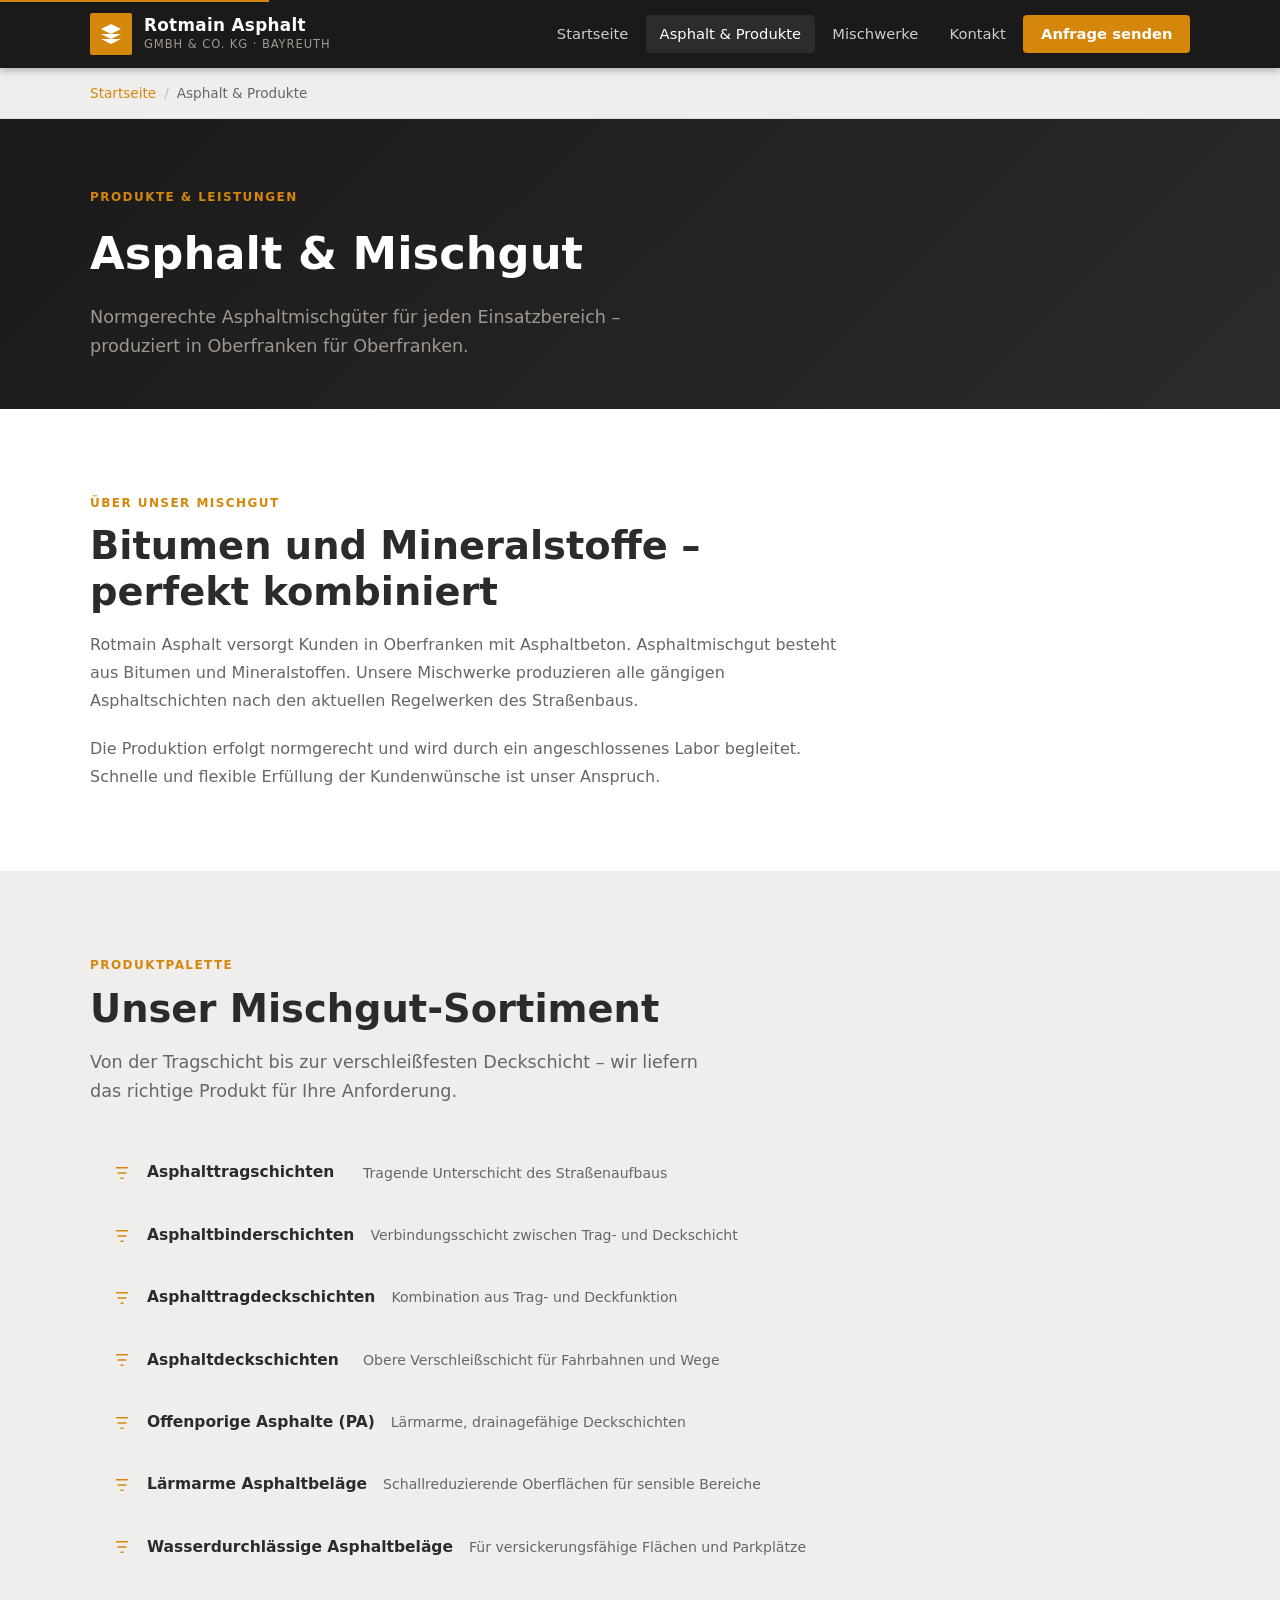
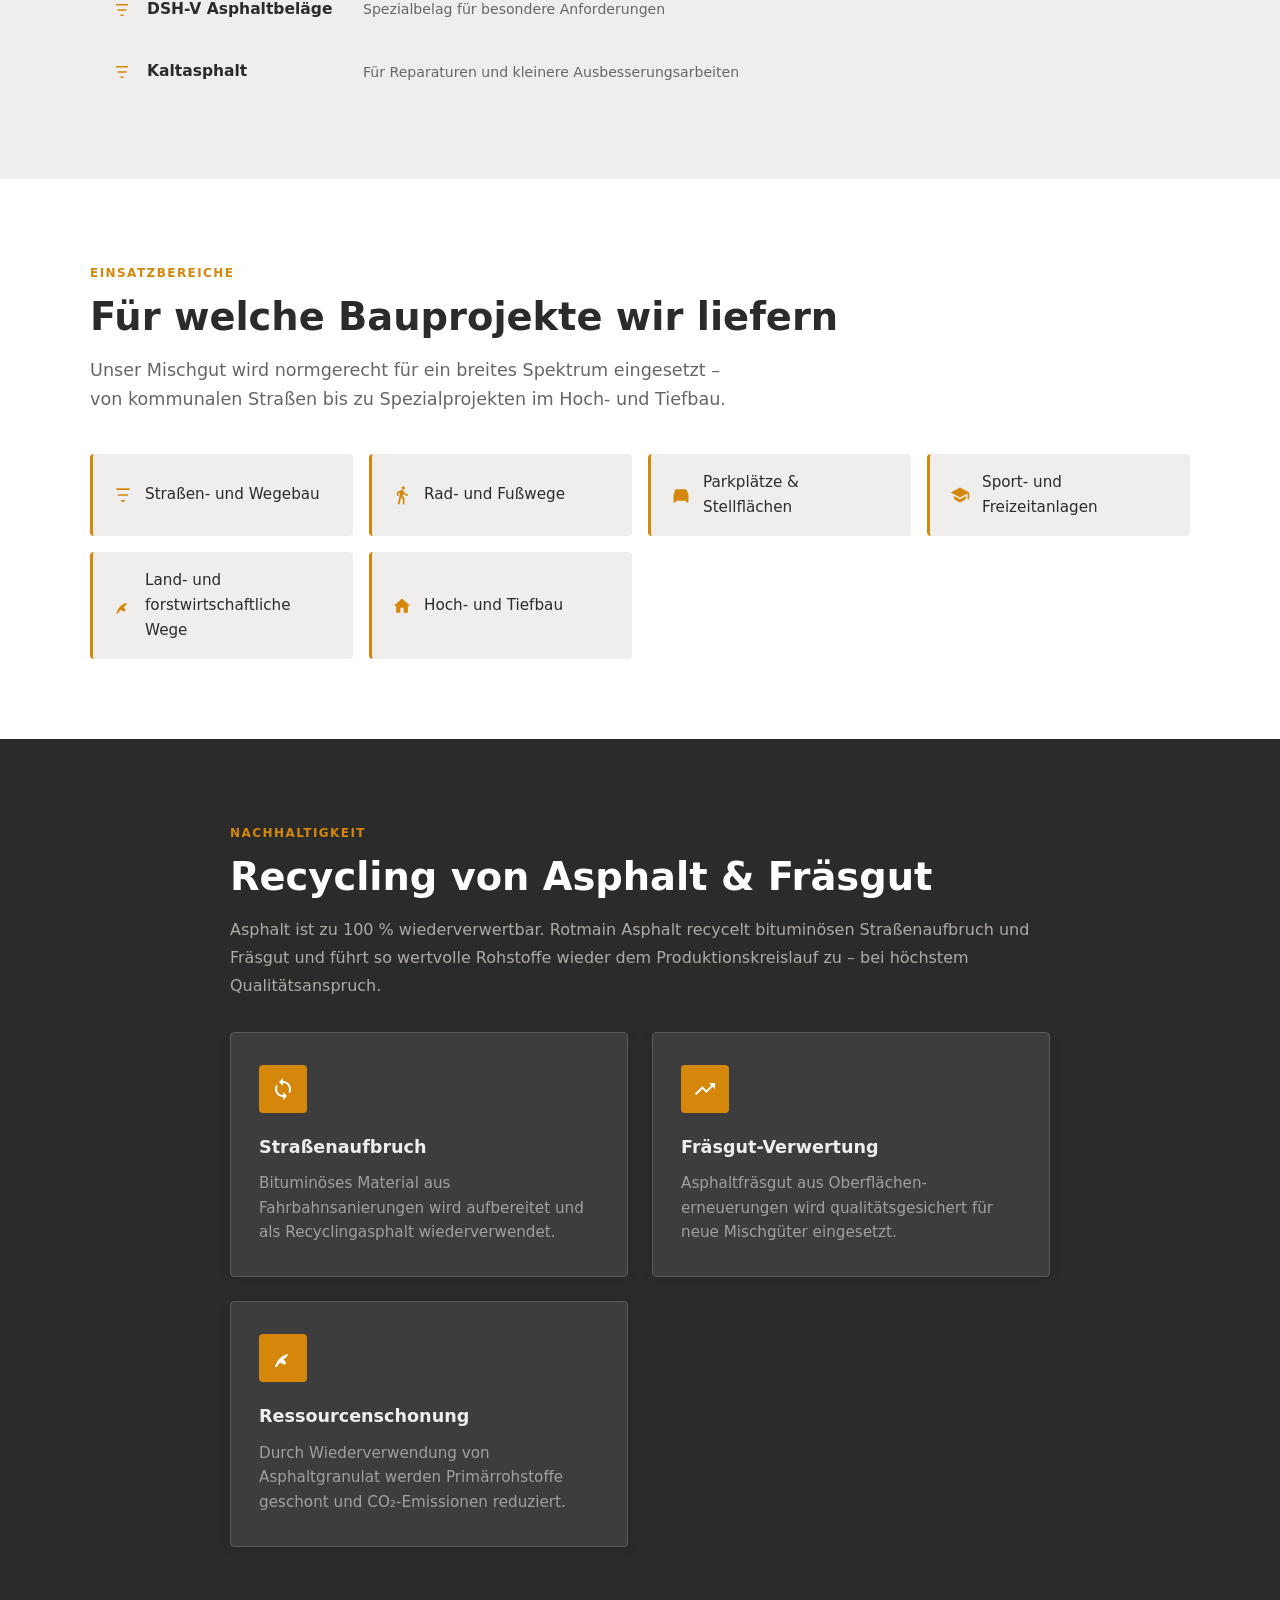
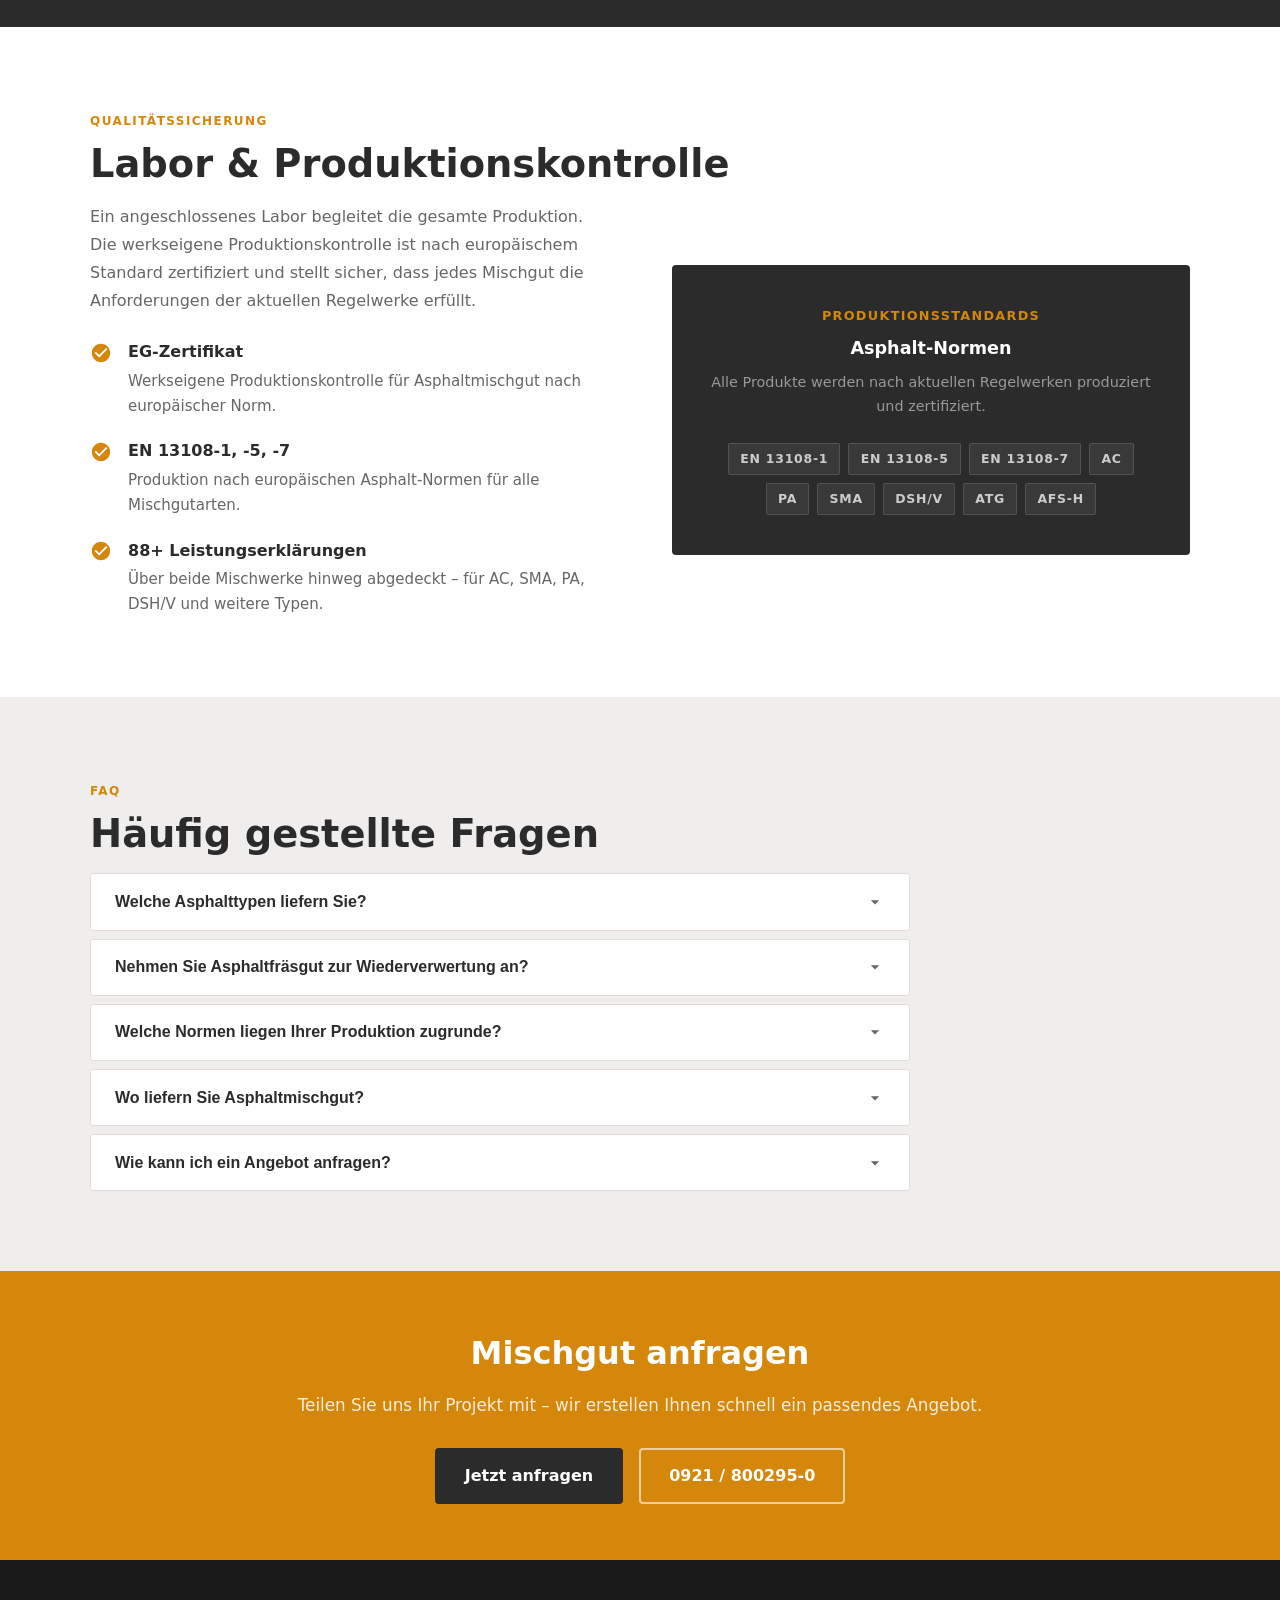
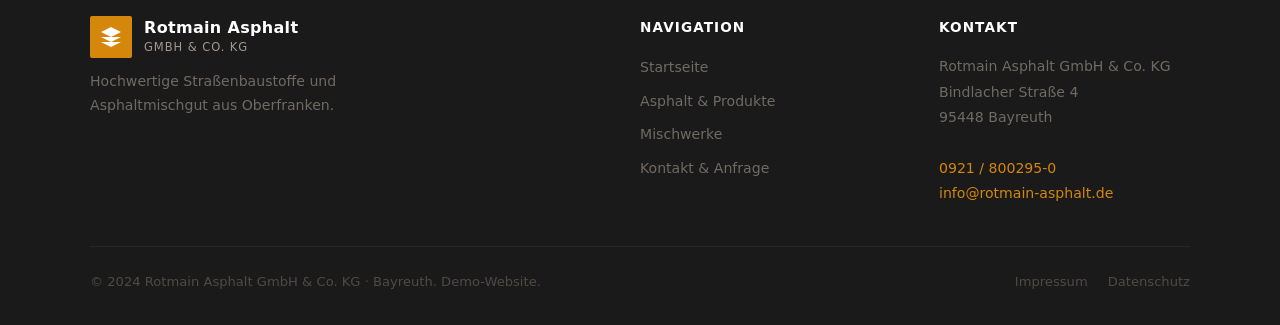
==== asphalt.html @ ff2d0ba2 "Add complete 6-page demo website for Rotmain Asphalt GmbH & Co. KG Implements a modern, conversion-f" ====
<!DOCTYPE html>
<html lang="de">
<head>
  <meta charset="UTF-8">
  <meta name="viewport" content="width=device-width, initial-scale=1.0">
  <title>Asphalt &amp; Produkte – Rotmain Asphalt GmbH &amp; Co. KG</title>
  <meta name="description" content="Asphaltmischgut aus Oberfranken: Trag-, Binder- und Deckschichten, offenporige Asphalte, Kaltasphalt, Recycling von Fräsgut. Normgerechte Produktion nach EN 13108.">
  <meta name="robots" content="index, follow">
  <link rel="canonical" href="https://rotmain-asphalt.de/asphalt.php">
  <meta property="og:type" content="website">
  <meta property="og:title" content="Asphalt & Produkte – Rotmain Asphalt GmbH & Co. KG">
  <meta property="og:description" content="Asphaltmischgut aus Oberfranken: Trag-, Binder- und Deckschichten, offenporige Asphalte, Kaltasphalt, Recycling von Fräsgut.">
  <meta property="og:locale" content="de_DE">
  <script type="application/ld+json">
  {
    "@context": "https://schema.org",
    "@type": "LocalBusiness",
    "name": "Rotmain Asphalt GmbH & Co. KG",
    "url": "https://rotmain-asphalt.de/",
    "telephone": "+499218002950",
    "email": "info@rotmain-asphalt.de",
    "address": {
      "@type": "PostalAddress",
      "streetAddress": "Bindlacher Straße 4",
      "addressLocality": "Bayreuth",
      "postalCode": "95448",
      "addressCountry": "DE"
    }
  }
  </script>
  <link rel="stylesheet" href="styles.css">
</head>
<body>
  <a href="#main-content" class="skip-link">Zum Hauptinhalt springen</a>

  <header class="site-header" role="banner">
    <div class="header-inner">
      <a href="index.html" class="logo" aria-label="Rotmain Asphalt – Startseite">
        <div class="logo-mark">
          <svg viewBox="0 0 24 24" xmlns="http://www.w3.org/2000/svg" aria-hidden="true"><path d="M12 2L2 7l10 5 10-5-10-5zM2 17l10 5 10-5M2 12l10 5 10-5"/></svg>
        </div>
        <div class="logo-text">
          <strong>Rotmain Asphalt</strong>
          <span>GmbH &amp; Co. KG · Bayreuth</span>
        </div>
      </a>
      <button class="nav-toggle" aria-label="Navigation öffnen" aria-expanded="false" aria-controls="main-nav">
        <span></span><span></span><span></span>
      </button>
      <nav class="site-nav" id="main-nav" aria-label="Hauptnavigation">
        <ul class="nav-list" role="list">
          <li><a href="index.html">Startseite</a></li>
          <li><a href="asphalt.html">Asphalt &amp; Produkte</a></li>
          <li><a href="plants.html">Mischwerke</a></li>
          <li><a href="contact.html">Kontakt</a></li>
          <li class="nav-cta"><a href="contact.html#inquiry">Anfrage senden</a></li>
        </ul>
      </nav>
    </div>
  </header>

  <nav class="breadcrumb" aria-label="Breadcrumb">
    <div class="container">
      <ol>
        <li><a href="index.html">Startseite</a></li>
        <li aria-current="page">Asphalt &amp; Produkte</li>
      </ol>
    </div>
  </nav>

  <main id="main-content">

    <div class="page-hero">
      <div class="container">
        <span class="section-label">Produkte &amp; Leistungen</span>
        <h1>Asphalt &amp; Mischgut</h1>
        <p>Normgerechte Asphaltmischgüter für jeden Einsatzbereich –<br>
        produziert in Oberfranken für Oberfranken.</p>
      </div>
    </div>

    <!-- INTRO -->
    <section class="section" aria-labelledby="intro-heading">
      <div class="container">
        <div style="max-width: 760px;">
          <span class="section-label">Über unser Mischgut</span>
          <h2 class="section-title" id="intro-heading">Bitumen und Mineralstoffe – perfekt kombiniert</h2>
          <p style="color: var(--clr-subtle); font-size: 1rem; line-height: 1.75; margin-bottom: 1.25rem;">
            Rotmain Asphalt versorgt Kunden in Oberfranken mit Asphaltbeton. Asphaltmischgut
            besteht aus Bitumen und Mineralstoffen. Unsere Mischwerke produzieren alle gängigen
            Asphaltschichten nach den aktuellen Regelwerken des Straßenbaus.
          </p>
          <p style="color: var(--clr-subtle); font-size: 1rem; line-height: 1.75;">
            Die Produktion erfolgt normgerecht und wird durch ein angeschlossenes Labor
            begleitet. Schnelle und flexible Erfüllung der Kundenwünsche ist unser Anspruch.
          </p>
        </div>
      </div>
    </section>

    <!-- PRODUCTS -->
    <section class="section section--mist" aria-labelledby="products-heading">
      <div class="container">
        <span class="section-label">Produktpalette</span>
        <h2 class="section-title" id="products-heading">Unser Mischgut-Sortiment</h2>
        <p class="section-lead">
          Von der Tragschicht bis zur verschleißfesten Deckschicht –
          wir liefern das richtige Produkt für Ihre Anforderung.
        </p>
        <div class="product-list">
          <div class="product-row">
            <svg viewBox="0 0 24 24" xmlns="http://www.w3.org/2000/svg" aria-hidden="true"><path d="M20 6H4V4h16v2zm-2 7H6v-2h12v2zm-4 7H10v-2h4v2z"/></svg>
            <strong>Asphalttragschichten</strong>
            <span>Tragende Unterschicht des Straßenaufbaus</span>
          </div>
          <div class="product-row">
            <svg viewBox="0 0 24 24" xmlns="http://www.w3.org/2000/svg" aria-hidden="true"><path d="M20 6H4V4h16v2zm-2 7H6v-2h12v2zm-4 7H10v-2h4v2z"/></svg>
            <strong>Asphaltbinderschichten</strong>
            <span>Verbindungsschicht zwischen Trag- und Deckschicht</span>
          </div>
          <div class="product-row">
            <svg viewBox="0 0 24 24" xmlns="http://www.w3.org/2000/svg" aria-hidden="true"><path d="M20 6H4V4h16v2zm-2 7H6v-2h12v2zm-4 7H10v-2h4v2z"/></svg>
            <strong>Asphalttragdeckschichten</strong>
            <span>Kombination aus Trag- und Deckfunktion</span>
          </div>
          <div class="product-row">
            <svg viewBox="0 0 24 24" xmlns="http://www.w3.org/2000/svg" aria-hidden="true"><path d="M20 6H4V4h16v2zm-2 7H6v-2h12v2zm-4 7H10v-2h4v2z"/></svg>
            <strong>Asphaltdeckschichten</strong>
            <span>Obere Verschleißschicht für Fahrbahnen und Wege</span>
          </div>
          <div class="product-row">
            <svg viewBox="0 0 24 24" xmlns="http://www.w3.org/2000/svg" aria-hidden="true"><path d="M20 6H4V4h16v2zm-2 7H6v-2h12v2zm-4 7H10v-2h4v2z"/></svg>
            <strong>Offenporige Asphalte (PA)</strong>
            <span>Lärmarme, drainagefähige Deckschichten</span>
          </div>
          <div class="product-row">
            <svg viewBox="0 0 24 24" xmlns="http://www.w3.org/2000/svg" aria-hidden="true"><path d="M20 6H4V4h16v2zm-2 7H6v-2h12v2zm-4 7H10v-2h4v2z"/></svg>
            <strong>Lärmarme Asphaltbeläge</strong>
            <span>Schallreduzierende Oberflächen für sensible Bereiche</span>
          </div>
          <div class="product-row">
            <svg viewBox="0 0 24 24" xmlns="http://www.w3.org/2000/svg" aria-hidden="true"><path d="M20 6H4V4h16v2zm-2 7H6v-2h12v2zm-4 7H10v-2h4v2z"/></svg>
            <strong>Wasserdurchlässige Asphaltbeläge</strong>
            <span>Für versickerungsfähige Flächen und Parkplätze</span>
          </div>
          <div class="product-row">
            <svg viewBox="0 0 24 24" xmlns="http://www.w3.org/2000/svg" aria-hidden="true"><path d="M20 6H4V4h16v2zm-2 7H6v-2h12v2zm-4 7H10v-2h4v2z"/></svg>
            <strong>DSH-V Asphaltbeläge</strong>
            <span>Spezialbelag für besondere Anforderungen</span>
          </div>
          <div class="product-row">
            <svg viewBox="0 0 24 24" xmlns="http://www.w3.org/2000/svg" aria-hidden="true"><path d="M20 6H4V4h16v2zm-2 7H6v-2h12v2zm-4 7H10v-2h4v2z"/></svg>
            <strong>Kaltasphalt</strong>
            <span>Für Reparaturen und kleinere Ausbesserungsarbeiten</span>
          </div>
        </div>
      </div>
    </section>

    <!-- APPLICATIONS -->
    <section class="section" id="applications" aria-labelledby="app-heading">
      <div class="container">
        <span class="section-label">Einsatzbereiche</span>
        <h2 class="section-title" id="app-heading">Für welche Bauprojekte wir liefern</h2>
        <p class="section-lead">
          Unser Mischgut wird normgerecht für ein breites Spektrum eingesetzt –
          von kommunalen Straßen bis zu Spezialprojekten im Hoch- und Tiefbau.
        </p>
        <div class="app-grid">
          <div class="app-item">
            <svg viewBox="0 0 24 24" xmlns="http://www.w3.org/2000/svg" aria-hidden="true"><path d="M20 6H4V4h16v2zm-2 7H6v-2h12v2zm-4 7H10v-2h4v2z"/></svg>
            Straßen- und Wegebau
          </div>
          <div class="app-item">
            <svg viewBox="0 0 24 24" xmlns="http://www.w3.org/2000/svg" aria-hidden="true"><path d="M13.5 5.5c1.1 0 2-.9 2-2s-.9-2-2-2-2 .9-2 2 .9 2 2 2zM9.8 8.9L7 23h2.1l1.8-8 2.1 2v6h2v-7.5l-2.1-2 .6-3C14.8 12 16.8 13 19 13v-2c-1.9 0-3.5-1-4.3-2.4l-1-1.6c-.4-.6-1-1-1.7-1-.3 0-.5.1-.8.1L6 8.3V13h2V9.6l1.8-.7"/></svg>
            Rad- und Fußwege
          </div>
          <div class="app-item">
            <svg viewBox="0 0 24 24" xmlns="http://www.w3.org/2000/svg" aria-hidden="true"><path d="M18.92 6.01C18.72 5.42 18.16 5 17.5 5h-11c-.66 0-1.21.42-1.42 1.01L3 12v8c0 .55.45 1 1 1h1c.55 0 1-.45 1-1v-1h12v1c0 .55.45 1 1 1h1c.55 0 1-.45 1-1v-8l-2.08-5.99z"/></svg>
            Parkplätze &amp; Stellflächen
          </div>
          <div class="app-item">
            <svg viewBox="0 0 24 24" xmlns="http://www.w3.org/2000/svg" aria-hidden="true"><path d="M12 3L1 9l11 6 9-4.91V17h2V9L12 3zM5 13.18v4L12 21l7-3.82v-4L12 17l-7-3.82z"/></svg>
            Sport- und Freizeitanlagen
          </div>
          <div class="app-item">
            <svg viewBox="0 0 24 24" xmlns="http://www.w3.org/2000/svg" aria-hidden="true"><path d="M17 8C8 10 5.9 16.17 3.82 21H6c1-2 2-3.5 3.5-4.5C11 18 13 19 15 18c0-2-1-3.5-2.5-4.5C14 12 16 11.5 17 8z"/></svg>
            Land- und forstwirtschaftliche Wege
          </div>
          <div class="app-item">
            <svg viewBox="0 0 24 24" xmlns="http://www.w3.org/2000/svg" aria-hidden="true"><path d="M10 20v-6h4v6h5v-8h3L12 3 2 12h3v8z"/></svg>
            Hoch- und Tiefbau
          </div>
        </div>
      </div>
    </section>

    <!-- RECYCLING -->
    <section class="section section--dark" id="recycling" aria-labelledby="recycling-heading">
      <div class="container">
        <div style="max-width: 820px; margin: 0 auto;">
          <span class="section-label">Nachhaltigkeit</span>
          <h2 class="section-title section-title--light" id="recycling-heading">Recycling von Asphalt &amp; Fräsgut</h2>
          <p style="color: #b0aaa4; font-size: 1rem; line-height: 1.75; margin-bottom: 2rem;">
            Asphalt ist zu 100 % wiederverwertbar. Rotmain Asphalt recycelt bituminösen
            Straßenaufbruch und Fräsgut und führt so wertvolle Rohstoffe wieder dem
            Produktionskreislauf zu – bei höchstem Qualitätsanspruch.
          </p>
          <div class="cards-grid" style="--card-bg: var(--clr-mid);">
            <article class="card card--dark">
              <div class="card-icon">
                <svg viewBox="0 0 24 24" xmlns="http://www.w3.org/2000/svg" aria-hidden="true"><path d="M12 4V1L8 5l4 4V6c3.31 0 6 2.69 6 6 0 1.01-.25 1.97-.7 2.8l1.46 1.46C19.54 15.03 20 13.57 20 12c0-4.42-3.58-8-8-8zm0 14c-3.31 0-6-2.69-6-6 0-1.01.25-1.97.7-2.8L5.24 7.74C4.46 8.97 4 10.43 4 12c0 4.42 3.58 8 8 8v3l4-4-4-4v3z"/></svg>
              </div>
              <h3>Straßenaufbruch</h3>
              <p>Bituminöses Material aus Fahrbahnsanierungen wird aufbereitet und als Recyclingasphalt wiederverwendet.</p>
            </article>
            <article class="card card--dark">
              <div class="card-icon">
                <svg viewBox="0 0 24 24" xmlns="http://www.w3.org/2000/svg" aria-hidden="true"><path d="M16 6l2.29 2.29-4.88 4.88-4-4L2 16.59 3.41 18l6-6 4 4 6.3-6.29L22 12V6z"/></svg>
              </div>
              <h3>Fräsgut-Verwertung</h3>
              <p>Asphaltfräsgut aus Oberflächen­erneuerungen wird qualitätsgesichert für neue Mischgüter eingesetzt.</p>
            </article>
            <article class="card card--dark">
              <div class="card-icon">
                <svg viewBox="0 0 24 24" xmlns="http://www.w3.org/2000/svg" aria-hidden="true"><path d="M17 8C8 10 5.9 16.17 3.82 21H6c1-2 2-3.5 3.5-4.5C11 18 13 19 15 18c0-2-1-3.5-2.5-4.5C14 12 16 11.5 17 8z"/></svg>
              </div>
              <h3>Ressourcenschonung</h3>
              <p>Durch Wiederverwendung von Asphaltgranulat werden Primärrohstoffe geschont und CO₂-Emissionen reduziert.</p>
            </article>
          </div>
        </div>
      </div>
    </section>

    <!-- QUALITY & NORMS -->
    <section class="section" id="quality" aria-labelledby="quality-heading">
      <div class="container">
        <span class="section-label">Qualitätssicherung</span>
        <h2 class="section-title" id="quality-heading">Labor &amp; Produktionskontrolle</h2>
        <div class="quality-grid">
          <div>
            <p style="color: var(--clr-subtle); font-size: 1rem; line-height: 1.75; margin-bottom: 1.5rem;">
              Ein angeschlossenes Labor begleitet die gesamte Produktion.
              Die werkseigene Produktionskontrolle ist nach europäischem Standard
              zertifiziert und stellt sicher, dass jedes Mischgut die Anforderungen
              der aktuellen Regelwerke erfüllt.
            </p>
            <ul class="quality-list">
              <li>
                <svg viewBox="0 0 24 24" xmlns="http://www.w3.org/2000/svg" aria-hidden="true"><path d="M12 2C6.48 2 2 6.48 2 12s4.48 10 10 10 10-4.48 10-10S17.52 2 12 2zm-2 15l-5-5 1.41-1.41L10 14.17l7.59-7.59L19 8l-9 9z"/></svg>
                <div>
                  <strong>EG-Zertifikat</strong>
                  <p>Werkseigene Produktionskontrolle für Asphaltmischgut nach europäischer Norm.</p>
                </div>
              </li>
              <li>
                <svg viewBox="0 0 24 24" xmlns="http://www.w3.org/2000/svg" aria-hidden="true"><path d="M12 2C6.48 2 2 6.48 2 12s4.48 10 10 10 10-4.48 10-10S17.52 2 12 2zm-2 15l-5-5 1.41-1.41L10 14.17l7.59-7.59L19 8l-9 9z"/></svg>
                <div>
                  <strong>EN 13108-1, -5, -7</strong>
                  <p>Produktion nach europäischen Asphalt-Normen für alle Mischgutarten.</p>
                </div>
              </li>
              <li>
                <svg viewBox="0 0 24 24" xmlns="http://www.w3.org/2000/svg" aria-hidden="true"><path d="M12 2C6.48 2 2 6.48 2 12s4.48 10 10 10 10-4.48 10-10S17.52 2 12 2zm-2 15l-5-5 1.41-1.41L10 14.17l7.59-7.59L19 8l-9 9z"/></svg>
                <div>
                  <strong>88+ Leistungserklärungen</strong>
                  <p>Über beide Mischwerke hinweg abgedeckt – für AC, SMA, PA, DSH/V und weitere Typen.</p>
                </div>
              </li>
            </ul>
          </div>
          <div class="quality-badge">
            <p class="badge-norm">Produktionsstandards</p>
            <h3>Asphalt-Normen</h3>
            <p>Alle Produkte werden nach aktuellen Regelwerken produziert und zertifiziert.</p>
            <div class="standards-list">
              <span class="std-tag">EN 13108-1</span>
              <span class="std-tag">EN 13108-5</span>
              <span class="std-tag">EN 13108-7</span>
              <span class="std-tag">AC</span>
              <span class="std-tag">PA</span>
              <span class="std-tag">SMA</span>
              <span class="std-tag">DSH/V</span>
              <span class="std-tag">ATG</span>
              <span class="std-tag">AFS-H</span>
            </div>
          </div>
        </div>
      </div>
    </section>

    <!-- FAQ -->
    <section class="section section--mist" aria-labelledby="faq-heading">
      <div class="container">
        <span class="section-label">FAQ</span>
        <h2 class="section-title" id="faq-heading">Häufig gestellte Fragen</h2>
        <div class="faq-list" role="list">
          <div class="faq-item" role="listitem">
            <button class="faq-question" aria-expanded="false" aria-controls="faq-a1" id="faq-q1">
              Welche Asphalttypen liefern Sie?
              <svg class="faq-icon" viewBox="0 0 24 24" xmlns="http://www.w3.org/2000/svg" aria-hidden="true"><path d="M7 10l5 5 5-5z"/></svg>
            </button>
            <div class="faq-answer" id="faq-a1" role="region" aria-labelledby="faq-q1">
              <p>Wir produzieren Asphalttragschichten, Asphaltbinderschichten, Asphalttragdeckschichten,
              Asphaltdeckschichten, offenporige Asphalte, lärmarme und wasserdurchlässige Beläge,
              DSH-V-Beläge sowie Kaltasphalt. Die Produktion erfolgt nach den aktuellen Regelwerken
              des Straßenbaus.</p>
            </div>
          </div>
          <div class="faq-item" role="listitem">
            <button class="faq-question" aria-expanded="false" aria-controls="faq-a2" id="faq-q2">
              Nehmen Sie Asphaltfräsgut zur Wiederverwertung an?
              <svg class="faq-icon" viewBox="0 0 24 24" xmlns="http://www.w3.org/2000/svg" aria-hidden="true"><path d="M7 10l5 5 5-5z"/></svg>
            </button>
            <div class="faq-answer" id="faq-a2" role="region" aria-labelledby="faq-q2">
              <p>Ja. Rotmain Asphalt recycelt bituminösen Straßenaufbruch und Fräsgut.
              Asphalt ist zu 100 % wiederverwertbar. Bitte nehmen Sie für Details zur Anlieferung
              Kontakt mit uns auf.</p>
            </div>
          </div>
          <div class="faq-item" role="listitem">
            <button class="faq-question" aria-expanded="false" aria-controls="faq-a3" id="faq-q3">
              Welche Normen liegen Ihrer Produktion zugrunde?
              <svg class="faq-icon" viewBox="0 0 24 24" xmlns="http://www.w3.org/2000/svg" aria-hidden="true"><path d="M7 10l5 5 5-5z"/></svg>
            </button>
            <div class="faq-answer" id="faq-a3" role="region" aria-labelledby="faq-q3">
              <p>Die Mischwerke der Rotmain Asphalt produzieren nach EN 13108-1, EN 13108-5 und
              EN 13108-7. Wir verfügen über ein EG-Zertifikat für die werkseigene
              Produktionskontrolle (WPK) für Asphaltmischgut.</p>
            </div>
          </div>
          <div class="faq-item" role="listitem">
            <button class="faq-question" aria-expanded="false" aria-controls="faq-a4" id="faq-q4">
              Wo liefern Sie Asphaltmischgut?
              <svg class="faq-icon" viewBox="0 0 24 24" xmlns="http://www.w3.org/2000/svg" aria-hidden="true"><path d="M7 10l5 5 5-5z"/></svg>
            </button>
            <div class="faq-answer" id="faq-a4" role="region" aria-labelledby="faq-q4">
              <p>Unser Liefergebiet umfasst Oberfranken. Durch unsere zwei Mischwerke in
              Neuenreuth/Creußen und Kulmbach können wir die Region schnell und flexibel beliefern.
              Für konkrete Anfragen wenden Sie sich bitte direkt an das jeweilige Mischwerk oder
              an unsere Zentrale in Bayreuth.</p>
            </div>
          </div>
          <div class="faq-item" role="listitem">
            <button class="faq-question" aria-expanded="false" aria-controls="faq-a5" id="faq-q5">
              Wie kann ich ein Angebot anfragen?
              <svg class="faq-icon" viewBox="0 0 24 24" xmlns="http://www.w3.org/2000/svg" aria-hidden="true"><path d="M7 10l5 5 5-5z"/></svg>
            </button>
            <div class="faq-answer" id="faq-a5" role="region" aria-labelledby="faq-q5">
              <p>Nutzen Sie unser <a href="contact.html#inquiry">Online-Anfrageformular</a>,
              rufen Sie uns an unter <a href="tel:+499218002950">0921 / 800295-0</a> oder
              schreiben Sie uns an <a href="mailto:info@rotmain-asphalt.de">info@rotmain-asphalt.de</a>.
              Wir antworten schnell und unkompliziert.</p>
            </div>
          </div>
        </div>
      </div>
    </section>

    <!-- CTA -->
    <div class="cta-strip">
      <div class="container">
        <h2>Mischgut anfragen</h2>
        <p>Teilen Sie uns Ihr Projekt mit – wir erstellen Ihnen schnell ein passendes Angebot.</p>
        <div class="cta-actions">
          <a href="contact.html#inquiry" class="btn btn-dark">Jetzt anfragen</a>
          <a href="tel:+499218002950" class="btn btn-outline">0921 / 800295-0</a>
        </div>
      </div>
    </div>

  </main>

  <footer class="site-footer" role="contentinfo">
    <div class="container">
      <div class="footer-grid">
        <div class="footer-brand">
          <a href="index.html" class="logo" aria-label="Rotmain Asphalt – Startseite">
            <div class="logo-mark">
              <svg viewBox="0 0 24 24" width="20" height="20" fill="#fff" aria-hidden="true"><path d="M12 2L2 7l10 5 10-5-10-5zM2 17l10 5 10-5M2 12l10 5 10-5"/></svg>
            </div>
            <div class="logo-text"><strong>Rotmain Asphalt</strong><span>GmbH &amp; Co. KG</span></div>
          </a>
          <p>Hochwertige Straßenbaustoffe und Asphaltmischgut aus Oberfranken.</p>
        </div>
        <div class="footer-col">
          <h4>Navigation</h4>
          <ul role="list">
            <li><a href="index.html">Startseite</a></li>
            <li><a href="asphalt.html">Asphalt &amp; Produkte</a></li>
            <li><a href="plants.html">Mischwerke</a></li>
            <li><a href="contact.html">Kontakt &amp; Anfrage</a></li>
          </ul>
        </div>
        <div class="footer-col">
          <h4>Kontakt</h4>
          <address>
            Rotmain Asphalt GmbH &amp; Co. KG<br>Bindlacher Straße 4<br>95448 Bayreuth<br><br>
            <a href="tel:+499218002950">0921 / 800295-0</a><br>
            <a href="mailto:info@rotmain-asphalt.de">info@rotmain-asphalt.de</a>
          </address>
        </div>
      </div>
      <div class="footer-bottom">
        <p>© 2024 Rotmain Asphalt GmbH &amp; Co. KG · Bayreuth. Demo-Website.</p>
        <nav class="footer-legal" aria-label="Rechtliches">
          <a href="impressum.html">Impressum</a>
          <a href="datenschutz.html">Datenschutz</a>
        </nav>
      </div>
    </div>
  </footer>

  <div class="mobile-bar" role="navigation" aria-label="Schnellkontakt">
    <div class="mobile-bar-inner">
      <a href="tel:+499218002950" class="mobile-bar-btn primary">
        <svg viewBox="0 0 24 24" aria-hidden="true"><path d="M6.62 10.79c1.44 2.83 3.76 5.14 6.59 6.59l2.2-2.2c.27-.27.67-.36 1.02-.24 1.12.37 2.33.57 3.57.57.55 0 1 .45 1 1V20c0 .55-.45 1-1 1-9.39 0-17-7.61-17-17 0-.55.45-1 1-1h3.5c.55 0 1 .45 1 1 0 1.25.2 2.45.57 3.57.11.35.03.74-.25 1.02l-2.2 2.2z"/></svg>
        Anrufen
      </a>
      <a href="mailto:info@rotmain-asphalt.de" class="mobile-bar-btn">
        <svg viewBox="0 0 24 24" aria-hidden="true"><path d="M20 4H4c-1.1 0-2 .9-2 2v12c0 1.1.9 2 2 2h16c1.1 0 2-.9 2-2V6c0-1.1-.9-2-2-2zm0 4l-8 5-8-5V6l8 5 8-5v2z"/></svg>
        E-Mail
      </a>
      <a href="https://www.google.com/maps/search/?api=1&query=Bindlacher+Straße+4+95448+Bayreuth" target="_blank" rel="noopener noreferrer" class="mobile-bar-btn">
        <svg viewBox="0 0 24 24" aria-hidden="true"><path d="M12 2C8.13 2 5 5.13 5 9c0 5.25 7 13 7 13s7-7.75 7-13c0-3.87-3.13-7-7-7zm0 9.5c-1.38 0-2.5-1.12-2.5-2.5s1.12-2.5 2.5-2.5 2.5 1.12 2.5 2.5-1.12 2.5-2.5 2.5z"/></svg>
        Route
      </a>
    </div>
  </div>

  <script src="scripts.js"></script>
</body>
</html>
---- styles.css ----
/* =========================================================
   Rotmain Asphalt GmbH & Co. KG — Demo Site Styles
   Palette: dark charcoal + warm amber accent
   ========================================================= */

/* --- Reset & Base --- */
*, *::before, *::after { box-sizing: border-box; margin: 0; padding: 0; }

:root {
  --clr-black:   #1a1a1a;
  --clr-dark:    #2b2b2b;
  --clr-mid:     #3d3d3d;
  --clr-steel:   #5a5a5a;
  --clr-mist:    #f0eeec;
  --clr-white:   #ffffff;
  --clr-accent:  #d4870a;
  --clr-accent2: #b87209;
  --clr-border:  #e0ddd9;
  --clr-text:    #2b2b2b;
  --clr-subtle:  #666;
  --font-main: system-ui, -apple-system, 'Segoe UI', Roboto, sans-serif;
  --radius: 4px;
  --shadow: 0 2px 12px rgba(0,0,0,.10);
  --shadow-lg: 0 4px 24px rgba(0,0,0,.16);
  --max-w: 1140px;
  --header-h: 68px;
}

html { scroll-behavior: smooth; font-size: 16px; }

body {
  font-family: var(--font-main);
  color: var(--clr-text);
  background: var(--clr-white);
  line-height: 1.65;
  padding-top: var(--header-h);
}

img { max-width: 100%; display: block; }
a { color: var(--clr-accent); text-decoration: none; }
a:hover { text-decoration: underline; }

/* Skip link */
.skip-link {
  position: absolute; top: -40px; left: 0; background: var(--clr-accent);
  color: #fff; padding: .5rem 1rem; z-index: 1000; transition: top .2s;
  font-weight: 600;
}
.skip-link:focus { top: 0; }

/* --- Layout helpers --- */
.container { max-width: var(--max-w); margin: 0 auto; padding: 0 1.25rem; }
.section { padding: 5rem 0; }
.section--dark { background: var(--clr-dark); color: var(--clr-mist); }
.section--mist { background: var(--clr-mist); }
.section--black { background: var(--clr-black); color: var(--clr-mist); }

.section-label {
  display: inline-block;
  font-size: .75rem; font-weight: 700; letter-spacing: .12em;
  text-transform: uppercase; color: var(--clr-accent);
  margin-bottom: .6rem;
}
.section-title {
  font-size: clamp(1.6rem, 3vw, 2.4rem);
  font-weight: 700; line-height: 1.2; margin-bottom: 1rem;
}
.section-title--light { color: var(--clr-white); }
.section-lead {
  font-size: 1.1rem; max-width: 640px; color: var(--clr-subtle);
  margin-bottom: 2.5rem;
}
.section-lead--light { color: #c0bbb5; }

/* --- Header & Nav --- */
.site-header {
  position: fixed; top: 0; left: 0; right: 0; z-index: 900;
  background: var(--clr-black);
  height: var(--header-h);
  display: flex; align-items: center;
  box-shadow: 0 2px 8px rgba(0,0,0,.3);
  transition: background .25s;
}
.site-header.scrolled { background: rgba(26,26,26,.97); }

.header-inner {
  display: flex; align-items: center; justify-content: space-between;
  width: 100%; max-width: var(--max-w); margin: 0 auto; padding: 0 1.25rem;
}

.logo {
  display: flex; align-items: center; gap: .75rem; text-decoration: none;
}
.logo-mark {
  width: 42px; height: 42px; background: var(--clr-accent);
  display: flex; align-items: center; justify-content: center;
  border-radius: 2px; flex-shrink: 0;
}
.logo-mark svg { width: 24px; height: 24px; fill: #fff; }
.logo-text { line-height: 1.1; }
.logo-text strong {
  display: block; color: #fff; font-size: 1.05rem; font-weight: 700;
  letter-spacing: .02em;
}
.logo-text span { color: #a09890; font-size: .72rem; letter-spacing: .08em; text-transform: uppercase; }

.nav-list {
  display: flex; align-items: center; gap: .25rem; list-style: none;
}
.nav-list a {
  display: block; padding: .45rem .85rem;
  color: #d0ccc8; font-size: .92rem; font-weight: 500;
  border-radius: var(--radius); transition: color .2s, background .2s;
  text-decoration: none;
}
.nav-list a:hover, .nav-list a.active {
  color: #fff; background: rgba(255,255,255,.08);
}
.nav-cta a {
  background: var(--clr-accent) !important; color: #fff !important;
  padding: .45rem 1.1rem !important; font-weight: 600 !important;
}
.nav-cta a:hover { background: var(--clr-accent2) !important; }

.nav-toggle {
  display: none; flex-direction: column; gap: 5px; cursor: pointer;
  background: none; border: none; padding: .4rem;
}
.nav-toggle span {
  width: 26px; height: 2px; background: #fff; border-radius: 2px;
  transition: transform .25s, opacity .25s;
}

@media (max-width: 820px) {
  .nav-toggle { display: flex; }
  .site-nav {
    position: fixed; top: var(--header-h); left: 0; right: 0;
    background: var(--clr-black); padding: 1rem 1.25rem 1.5rem;
    display: none; box-shadow: 0 8px 24px rgba(0,0,0,.4);
  }
  .site-nav.open { display: block; }
  .nav-list { flex-direction: column; align-items: stretch; gap: .1rem; }
  .nav-list a { padding: .75rem 1rem; }
}

/* --- Hero --- */
.hero {
  min-height: calc(100vh - var(--header-h));
  background: linear-gradient(135deg, var(--clr-black) 0%, var(--clr-dark) 60%, #3a2e22 100%);
  display: flex; align-items: center; position: relative; overflow: hidden;
  padding: 4rem 0;
}
.hero::before {
  content: ''; position: absolute; inset: 0;
  background: url("data:image/svg+xml,%3Csvg width='60' height='60' viewBox='0 0 60 60' xmlns='http://www.w3.org/2000/svg'%3E%3Cg fill='none' fill-rule='evenodd'%3E%3Cg fill='%23ffffff' fill-opacity='0.02'%3E%3Cpath d='M36 34v-4h-2v4h-4v2h4v4h2v-4h4v-2h-4zm0-30V0h-2v4h-4v2h4v4h2V6h4V4h-4zM6 34v-4H4v4H0v2h4v4h2v-4h4v-2H6zM6 4V0H4v4H0v2h4v4h2V6h4V4H6z'/%3E%3C/g%3E%3C/g%3E%3C/svg%3E");
}
.hero::after {
  content: ''; position: absolute; bottom: 0; left: 0; right: 0; height: 120px;
  background: linear-gradient(to top, rgba(0,0,0,.5), transparent);
}
.hero-content { position: relative; z-index: 1; max-width: 760px; }
.hero-label {
  display: inline-block; background: var(--clr-accent); color: #fff;
  font-size: .78rem; font-weight: 700; letter-spacing: .12em; text-transform: uppercase;
  padding: .3rem .85rem; border-radius: var(--radius); margin-bottom: 1.25rem;
}
.hero h1 {
  font-size: clamp(2rem, 5vw, 3.4rem); color: #fff; font-weight: 800;
  line-height: 1.1; margin-bottom: 1.25rem; letter-spacing: -.01em;
}
.hero h1 em { color: var(--clr-accent); font-style: normal; }
.hero-sub {
  font-size: clamp(1rem, 2vw, 1.2rem); color: #b0aaa4; max-width: 560px;
  margin-bottom: 2.25rem; line-height: 1.6;
}
.hero-actions { display: flex; gap: 1rem; flex-wrap: wrap; }

/* --- Buttons --- */
.btn {
  display: inline-flex; align-items: center; gap: .5rem;
  padding: .8rem 1.75rem; border-radius: var(--radius);
  font-size: 1rem; font-weight: 600; cursor: pointer;
  text-decoration: none; border: 2px solid transparent;
  transition: background .2s, color .2s, border-color .2s, box-shadow .2s;
  white-space: nowrap;
}
.btn:hover { text-decoration: none; }
.btn-primary { background: var(--clr-accent); color: #fff; border-color: var(--clr-accent); }
.btn-primary:hover { background: var(--clr-accent2); border-color: var(--clr-accent2); }
.btn-outline { background: transparent; color: #fff; border-color: rgba(255,255,255,.4); }
.btn-outline:hover { border-color: #fff; background: rgba(255,255,255,.08); color: #fff; }
.btn-dark { background: var(--clr-dark); color: #fff; border-color: var(--clr-dark); }
.btn-dark:hover { background: var(--clr-mid); border-color: var(--clr-mid); }
.btn-sm { padding: .55rem 1.2rem; font-size: .9rem; }

/* --- Stats strip --- */
.stats-strip {
  background: var(--clr-accent); padding: 2rem 0;
}
.stats-grid {
  display: grid; grid-template-columns: repeat(auto-fit, minmax(160px, 1fr));
  gap: 1.5rem; text-align: center;
}
.stat-item strong {
  display: block; font-size: clamp(1.8rem, 3vw, 2.6rem); font-weight: 800;
  color: #fff; line-height: 1;
}
.stat-item span { font-size: .85rem; color: rgba(255,255,255,.85); font-weight: 500; }

/* --- Cards grid --- */
.cards-grid {
  display: grid;
  grid-template-columns: repeat(auto-fit, minmax(260px, 1fr));
  gap: 1.5rem;
}
.card {
  background: var(--clr-white); border: 1px solid var(--clr-border);
  border-radius: var(--radius); padding: 2rem 1.75rem;
  box-shadow: var(--shadow); transition: box-shadow .2s, transform .2s;
}
.card:hover { box-shadow: var(--shadow-lg); transform: translateY(-2px); }
.card-icon {
  width: 48px; height: 48px; background: var(--clr-accent);
  border-radius: var(--radius); display: flex; align-items: center;
  justify-content: center; margin-bottom: 1.25rem;
}
.card-icon svg { width: 24px; height: 24px; fill: #fff; }
.card h3 { font-size: 1.1rem; font-weight: 700; margin-bottom: .6rem; }
.card p { font-size: .95rem; color: var(--clr-subtle); line-height: 1.6; }
.card-link { margin-top: 1.25rem; }
.card-link a {
  font-size: .9rem; font-weight: 600; color: var(--clr-accent);
  display: inline-flex; align-items: center; gap: .3rem;
}
.card-link a:hover { text-decoration: underline; }

/* Dark card variant */
.card--dark {
  background: var(--clr-mid); border-color: var(--clr-steel); color: var(--clr-mist);
}
.card--dark p { color: #a0a0a0; }

/* --- Applications list --- */
.app-grid {
  display: grid; grid-template-columns: repeat(auto-fit, minmax(220px, 1fr));
  gap: 1rem;
}
.app-item {
  display: flex; align-items: center; gap: .75rem;
  padding: 1rem 1.25rem; background: var(--clr-mist);
  border-radius: var(--radius); border-left: 3px solid var(--clr-accent);
  font-size: .95rem; font-weight: 500;
}
.app-item svg { width: 20px; height: 20px; fill: var(--clr-accent); flex-shrink: 0; }

/* --- Plant cards --- */
.plant-grid { display: grid; grid-template-columns: repeat(auto-fit, minmax(320px, 1fr)); gap: 2rem; }
.plant-card {
  border: 1px solid var(--clr-border); border-radius: var(--radius);
  overflow: hidden; box-shadow: var(--shadow);
}
.plant-card-header {
  background: var(--clr-dark); padding: 1.5rem 2rem;
  display: flex; align-items: center; gap: 1rem;
}
.plant-card-header svg { width: 28px; height: 28px; fill: var(--clr-accent); flex-shrink: 0; }
.plant-card-header h3 { color: #fff; font-size: 1.2rem; font-weight: 700; }
.plant-card-header p { color: #999; font-size: .82rem; }
.plant-card-body { padding: 1.75rem 2rem; }
.plant-card-body dl { display: grid; gap: .7rem; }
.plant-card-body dt { font-size: .75rem; font-weight: 700; text-transform: uppercase; letter-spacing: .08em; color: var(--clr-subtle); }
.plant-card-body dd { font-size: .98rem; font-weight: 500; color: var(--clr-text); }
.plant-card-body dd a { color: var(--clr-accent); font-weight: 600; }
.plant-card-body dd a:hover { text-decoration: underline; }
.plant-card-footer { padding: 0 2rem 1.75rem; display: flex; gap: .75rem; flex-wrap: wrap; }

/* --- Quality / Trust section --- */
.quality-grid { display: grid; grid-template-columns: 1fr 1fr; gap: 4rem; align-items: center; }
.quality-list { list-style: none; display: grid; gap: 1.25rem; }
.quality-list li {
  display: flex; gap: 1rem; align-items: flex-start;
}
.quality-list li svg { width: 22px; height: 22px; fill: var(--clr-accent); flex-shrink: 0; margin-top: .15rem; }
.quality-list li strong { display: block; font-weight: 700; margin-bottom: .2rem; }
.quality-list li p { font-size: .94rem; color: var(--clr-subtle); }

.quality-badge {
  background: var(--clr-dark); color: var(--clr-mist);
  padding: 2.5rem 2rem; border-radius: var(--radius);
  text-align: center;
}
.quality-badge .badge-norm {
  font-size: .8rem; font-weight: 700; letter-spacing: .1em; text-transform: uppercase;
  color: var(--clr-accent); margin-bottom: .5rem;
}
.quality-badge h3 { font-size: 1.1rem; margin-bottom: .5rem; color: #fff; }
.quality-badge p { font-size: .9rem; color: #999; }
.standards-list { display: flex; gap: .5rem; flex-wrap: wrap; margin-top: 1.5rem; justify-content: center; }
.std-tag {
  background: rgba(255,255,255,.07); border: 1px solid rgba(255,255,255,.12);
  color: #ccc; font-size: .78rem; font-weight: 600; padding: .3rem .7rem;
  border-radius: 2px; letter-spacing: .06em;
}

@media (max-width: 760px) {
  .quality-grid { grid-template-columns: 1fr; gap: 2.5rem; }
}

/* --- Products table / list --- */
.product-list { display: grid; gap: .5rem; }
.product-row {
  display: flex; align-items: center; gap: 1rem; padding: .9rem 1.25rem;
  background: var(--clr-mist); border-radius: var(--radius);
  border-left: 3px solid transparent; transition: border-color .2s, background .2s;
}
.product-row:hover { border-left-color: var(--clr-accent); background: #e8e5e0; }
.product-row svg { width: 18px; height: 18px; fill: var(--clr-accent); flex-shrink: 0; }
.product-row strong { font-size: .97rem; min-width: 200px; }
.product-row span { font-size: .88rem; color: var(--clr-subtle); }

/* --- FAQ Accordion --- */
.faq-list { display: grid; gap: .5rem; max-width: 820px; }
.faq-item {
  border: 1px solid var(--clr-border); border-radius: var(--radius); overflow: hidden;
}
.faq-question {
  width: 100%; text-align: left; background: var(--clr-white);
  border: none; padding: 1.1rem 1.5rem; cursor: pointer;
  display: flex; justify-content: space-between; align-items: center;
  font-size: 1rem; font-weight: 600; color: var(--clr-text);
  transition: background .2s;
}
.faq-question:hover { background: var(--clr-mist); }
.faq-question[aria-expanded="true"] { background: var(--clr-mist); color: var(--clr-accent); }
.faq-icon {
  width: 20px; height: 20px; flex-shrink: 0; transition: transform .3s;
  fill: var(--clr-subtle);
}
.faq-question[aria-expanded="true"] .faq-icon { transform: rotate(180deg); fill: var(--clr-accent); }
.faq-answer {
  max-height: 0; overflow: hidden; transition: max-height .35s ease;
  background: #faf9f7;
}
.faq-answer p { padding: 1.1rem 1.5rem; font-size: .95rem; color: var(--clr-subtle); line-height: 1.7; }

/* --- Contact form --- */
.form-grid { display: grid; grid-template-columns: 1fr 1fr; gap: 1.25rem; }
.form-group { display: flex; flex-direction: column; gap: .4rem; }
.form-group.full { grid-column: 1 / -1; }
.form-group label { font-size: .85rem; font-weight: 600; color: var(--clr-text); }
.form-group input,
.form-group select,
.form-group textarea {
  padding: .75rem 1rem; border: 1.5px solid var(--clr-border);
  border-radius: var(--radius); font-family: var(--font-main);
  font-size: .97rem; color: var(--clr-text); background: var(--clr-white);
  transition: border-color .2s, box-shadow .2s;
}
.form-group input:focus,
.form-group select:focus,
.form-group textarea:focus {
  outline: none; border-color: var(--clr-accent);
  box-shadow: 0 0 0 3px rgba(212,135,10,.15);
}
.form-group textarea { resize: vertical; min-height: 130px; }
.form-group select { cursor: pointer; }
.upload-area {
  border: 2px dashed var(--clr-border); border-radius: var(--radius);
  padding: 1.5rem; text-align: center; cursor: pointer;
  color: var(--clr-subtle); font-size: .9rem; transition: border-color .2s;
}
.upload-area:hover { border-color: var(--clr-accent); color: var(--clr-accent); }
.upload-area svg { width: 28px; height: 28px; fill: currentColor; margin: 0 auto .5rem; }

@media (max-width: 640px) { .form-grid { grid-template-columns: 1fr; } }

/* --- Contact info boxes --- */
.contact-grid { display: grid; grid-template-columns: repeat(auto-fit, minmax(280px, 1fr)); gap: 1.5rem; }
.contact-box {
  background: var(--clr-white); border: 1px solid var(--clr-border);
  border-radius: var(--radius); padding: 1.75rem; box-shadow: var(--shadow);
}
.contact-box h3 { font-size: 1rem; font-weight: 700; margin-bottom: 1rem; color: var(--clr-text); }
.contact-box dl { display: grid; gap: .55rem; }
.contact-box dt { font-size: .73rem; font-weight: 700; text-transform: uppercase; letter-spacing: .08em; color: var(--clr-subtle); }
.contact-box dd { font-size: .97rem; color: var(--clr-text); }
.contact-box dd a { color: var(--clr-accent); font-weight: 600; }

/* --- CTA Strip --- */
.cta-strip { background: var(--clr-accent); padding: 3.5rem 0; text-align: center; }
.cta-strip h2 { font-size: clamp(1.4rem, 3vw, 2rem); color: #fff; font-weight: 700; margin-bottom: .75rem; }
.cta-strip p { color: rgba(255,255,255,.85); margin-bottom: 1.75rem; font-size: 1.05rem; }
.cta-strip .btn-outline { border-color: rgba(255,255,255,.6); color: #fff; }
.cta-strip .btn-outline:hover { border-color: #fff; background: rgba(255,255,255,.15); }
.cta-actions { display: flex; gap: 1rem; justify-content: center; flex-wrap: wrap; }

/* --- Mobile sticky bar --- */
.mobile-bar {
  display: none; position: fixed; bottom: 0; left: 0; right: 0; z-index: 800;
  background: var(--clr-black); border-top: 1px solid rgba(255,255,255,.1);
  box-shadow: 0 -4px 20px rgba(0,0,0,.4);
}
.mobile-bar-inner {
  display: grid; grid-template-columns: 1fr 1fr 1fr; height: 56px;
}
.mobile-bar-btn {
  display: flex; flex-direction: column; align-items: center; justify-content: center;
  gap: 3px; text-decoration: none; color: #ccc; font-size: .65rem; font-weight: 600;
  letter-spacing: .04em; text-transform: uppercase; transition: color .2s, background .2s;
  border-right: 1px solid rgba(255,255,255,.06);
}
.mobile-bar-btn:last-child { border-right: none; }
.mobile-bar-btn:hover, .mobile-bar-btn:focus { color: #fff; background: rgba(255,255,255,.06); text-decoration: none; }
.mobile-bar-btn.primary { color: var(--clr-accent); }
.mobile-bar-btn svg { width: 20px; height: 20px; fill: currentColor; }

@media (max-width: 820px) {
  .mobile-bar { display: flex; }
  body { padding-bottom: 56px; }
}

/* --- Toast notification --- */
.toast {
  position: fixed; bottom: 1.5rem; right: 1.5rem; z-index: 9999;
  background: #2d6a2d; color: #fff; padding: 1rem 1.5rem;
  border-radius: var(--radius); box-shadow: var(--shadow-lg);
  font-weight: 600; font-size: .97rem;
  transform: translateY(100px); opacity: 0;
  transition: transform .4s, opacity .4s;
  display: flex; align-items: center; gap: .75rem;
}
.toast.show { transform: translateY(0); opacity: 1; }
.toast svg { width: 20px; height: 20px; fill: #fff; flex-shrink: 0; }

/* --- Breadcrumb --- */
.breadcrumb {
  background: var(--clr-mist); padding: .85rem 0;
  border-bottom: 1px solid var(--clr-border);
}
.breadcrumb ol { display: flex; gap: .5rem; list-style: none; font-size: .85rem; }
.breadcrumb li { display: flex; align-items: center; gap: .5rem; color: var(--clr-subtle); }
.breadcrumb li:not(:last-child)::after { content: '/'; color: #bbb; }
.breadcrumb a { color: var(--clr-accent); }

/* --- Page hero (inner pages) --- */
.page-hero {
  background: linear-gradient(135deg, var(--clr-black) 0%, var(--clr-dark) 100%);
  padding: 4rem 0 3rem; text-align: left;
}
.page-hero h1 { color: #fff; font-size: clamp(1.8rem, 4vw, 2.8rem); font-weight: 800; margin-bottom: .75rem; }
.page-hero p { color: #a09890; font-size: 1.1rem; max-width: 600px; }

/* --- Legal pages --- */
.legal-content { max-width: 820px; }
.legal-content h2 { font-size: 1.25rem; font-weight: 700; margin: 2.5rem 0 .75rem; color: var(--clr-text); }
.legal-content h3 { font-size: 1.05rem; font-weight: 700; margin: 1.75rem 0 .5rem; color: var(--clr-text); }
.legal-content p { margin-bottom: 1rem; font-size: .97rem; color: var(--clr-subtle); line-height: 1.75; }
.legal-content ul { margin: .5rem 0 1rem 1.5rem; }
.legal-content ul li { font-size: .97rem; color: var(--clr-subtle); margin-bottom: .4rem; }
.legal-content a { color: var(--clr-accent); }
.legal-content .dl-pair { display: grid; grid-template-columns: 180px 1fr; gap: .4rem .75rem; margin-bottom: 1rem; }
.legal-content .dl-pair dt { font-weight: 600; font-size: .95rem; color: var(--clr-text); }
.legal-content .dl-pair dd { font-size: .95rem; color: var(--clr-subtle); }

/* --- Footer --- */
.site-footer { background: var(--clr-black); color: #a09890; padding: 3.5rem 0 2rem; }
.footer-grid { display: grid; grid-template-columns: 2fr 1fr 1fr; gap: 3rem; margin-bottom: 2.5rem; }
.footer-brand .logo-text strong { font-size: 1rem; }
.footer-brand p { font-size: .88rem; color: #706a64; margin-top: .75rem; line-height: 1.7; max-width: 280px; }
.footer-col h4 { color: #fff; font-size: .85rem; font-weight: 700; letter-spacing: .08em; text-transform: uppercase; margin-bottom: 1rem; }
.footer-col ul { list-style: none; display: grid; gap: .45rem; }
.footer-col ul a { color: #706a64; font-size: .88rem; transition: color .2s; }
.footer-col ul a:hover { color: var(--clr-accent); text-decoration: none; }
.footer-col address { font-style: normal; font-size: .88rem; line-height: 1.8; color: #706a64; }
.footer-col address a { color: var(--clr-accent); }
.footer-bottom {
  border-top: 1px solid rgba(255,255,255,.06); padding-top: 1.5rem;
  display: flex; justify-content: space-between; align-items: center; flex-wrap: wrap; gap: 1rem;
}
.footer-bottom p { font-size: .82rem; color: #504a44; }
.footer-legal { display: flex; gap: 1.25rem; flex-wrap: wrap; }
.footer-legal a { font-size: .82rem; color: #504a44; transition: color .2s; }
.footer-legal a:hover { color: var(--clr-accent); }

@media (max-width: 760px) {
  .footer-grid { grid-template-columns: 1fr; gap: 2rem; }
  .footer-bottom { flex-direction: column; text-align: center; }
}

/* --- Utilities --- */
.text-center { text-align: center; }
.text-accent { color: var(--clr-accent); }
.mt-1 { margin-top: .5rem; }
.mt-2 { margin-top: 1rem; }
.mt-3 { margin-top: 1.5rem; }
.mt-4 { margin-top: 2rem; }
.mb-2 { margin-bottom: 1rem; }
.mb-3 { margin-bottom: 1.5rem; }
.mb-4 { margin-bottom: 2rem; }
.flex-gap { display: flex; gap: 1rem; flex-wrap: wrap; }

/* --- Focus styles (accessibility) --- */
:focus-visible {
  outline: 2px solid var(--clr-accent); outline-offset: 3px;
}

/* --- Divider --- */
.section-divider { height: 1px; background: var(--clr-border); margin: 0; }

/* --- Recycling highlight block --- */
.recycle-block {
  background: linear-gradient(135deg, #2a1f0a 0%, #1a1a1a 100%);
  border-left: 4px solid var(--clr-accent);
  padding: 2rem 2.25rem; border-radius: var(--radius);
  color: var(--clr-mist);
}
.recycle-block h3 { color: var(--clr-accent); font-size: 1.2rem; margin-bottom: .75rem; }
.recycle-block p { font-size: .97rem; color: #b0a898; line-height: 1.7; }
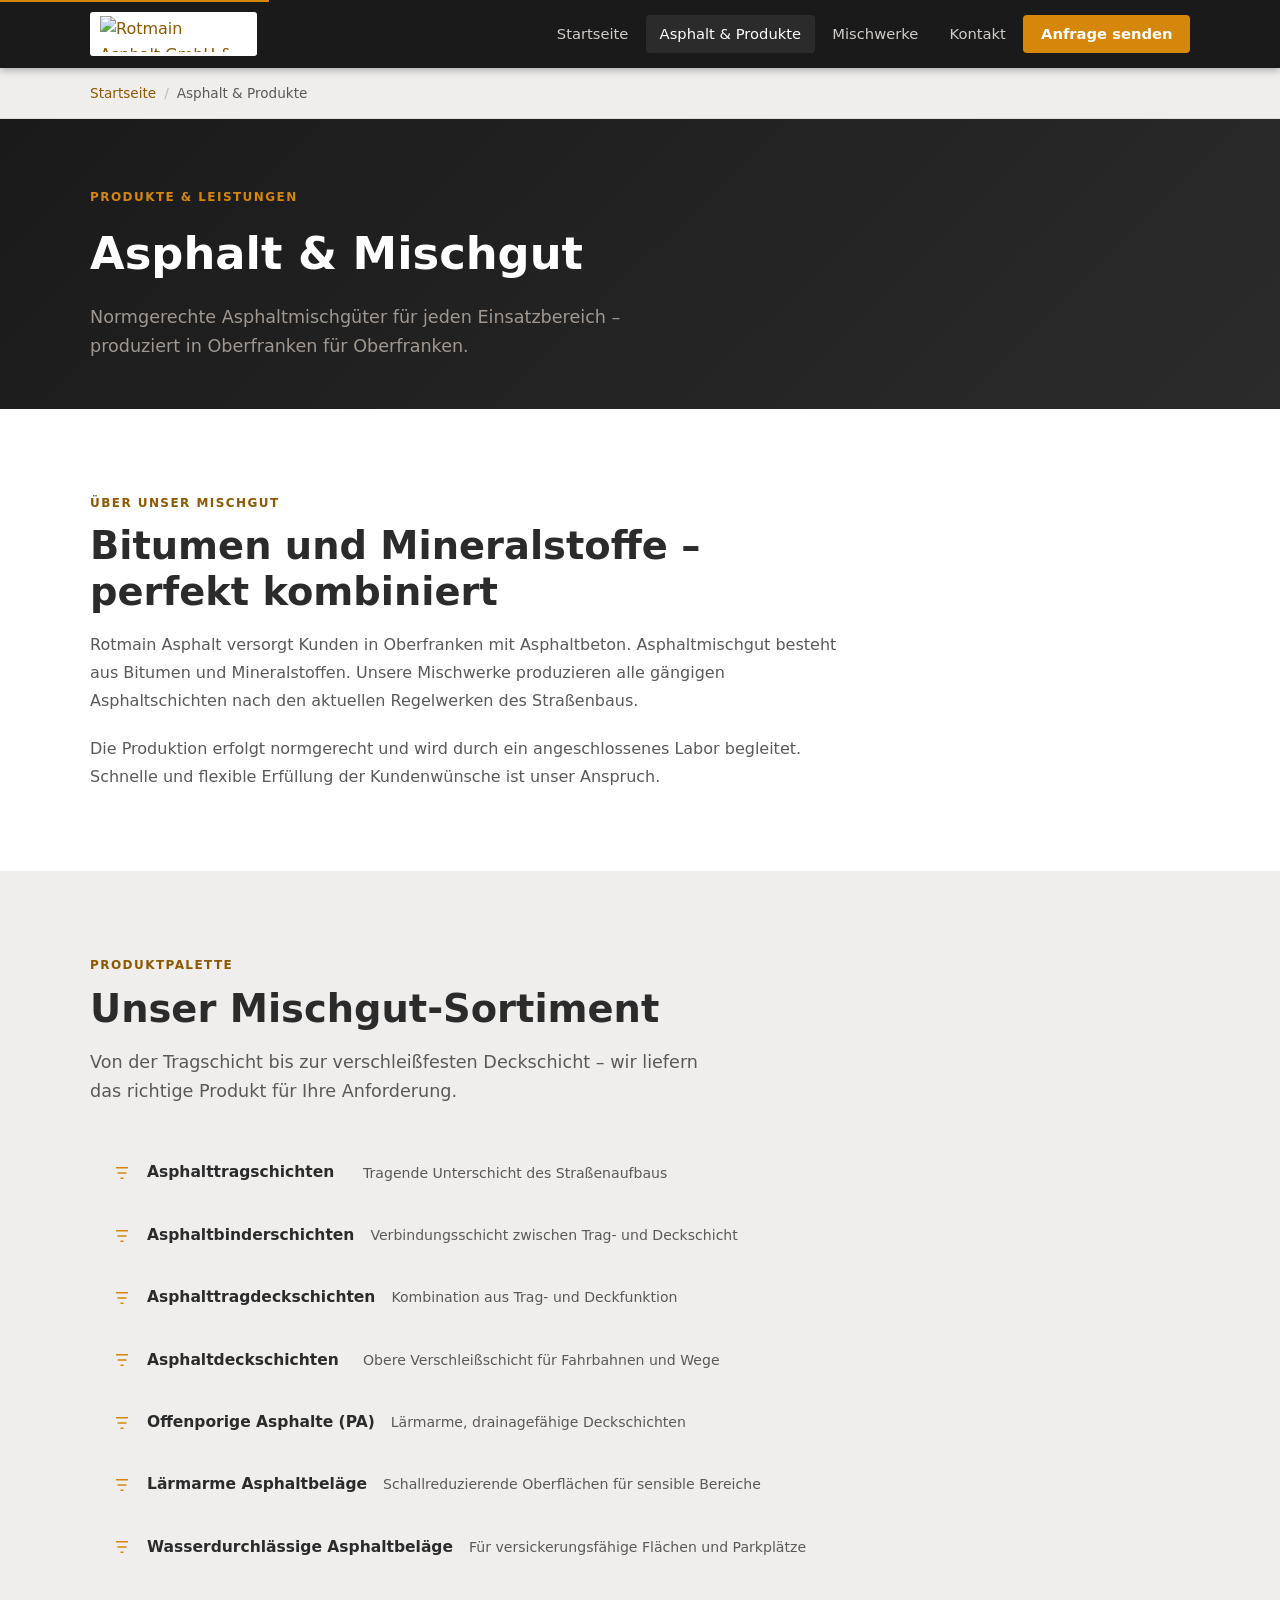
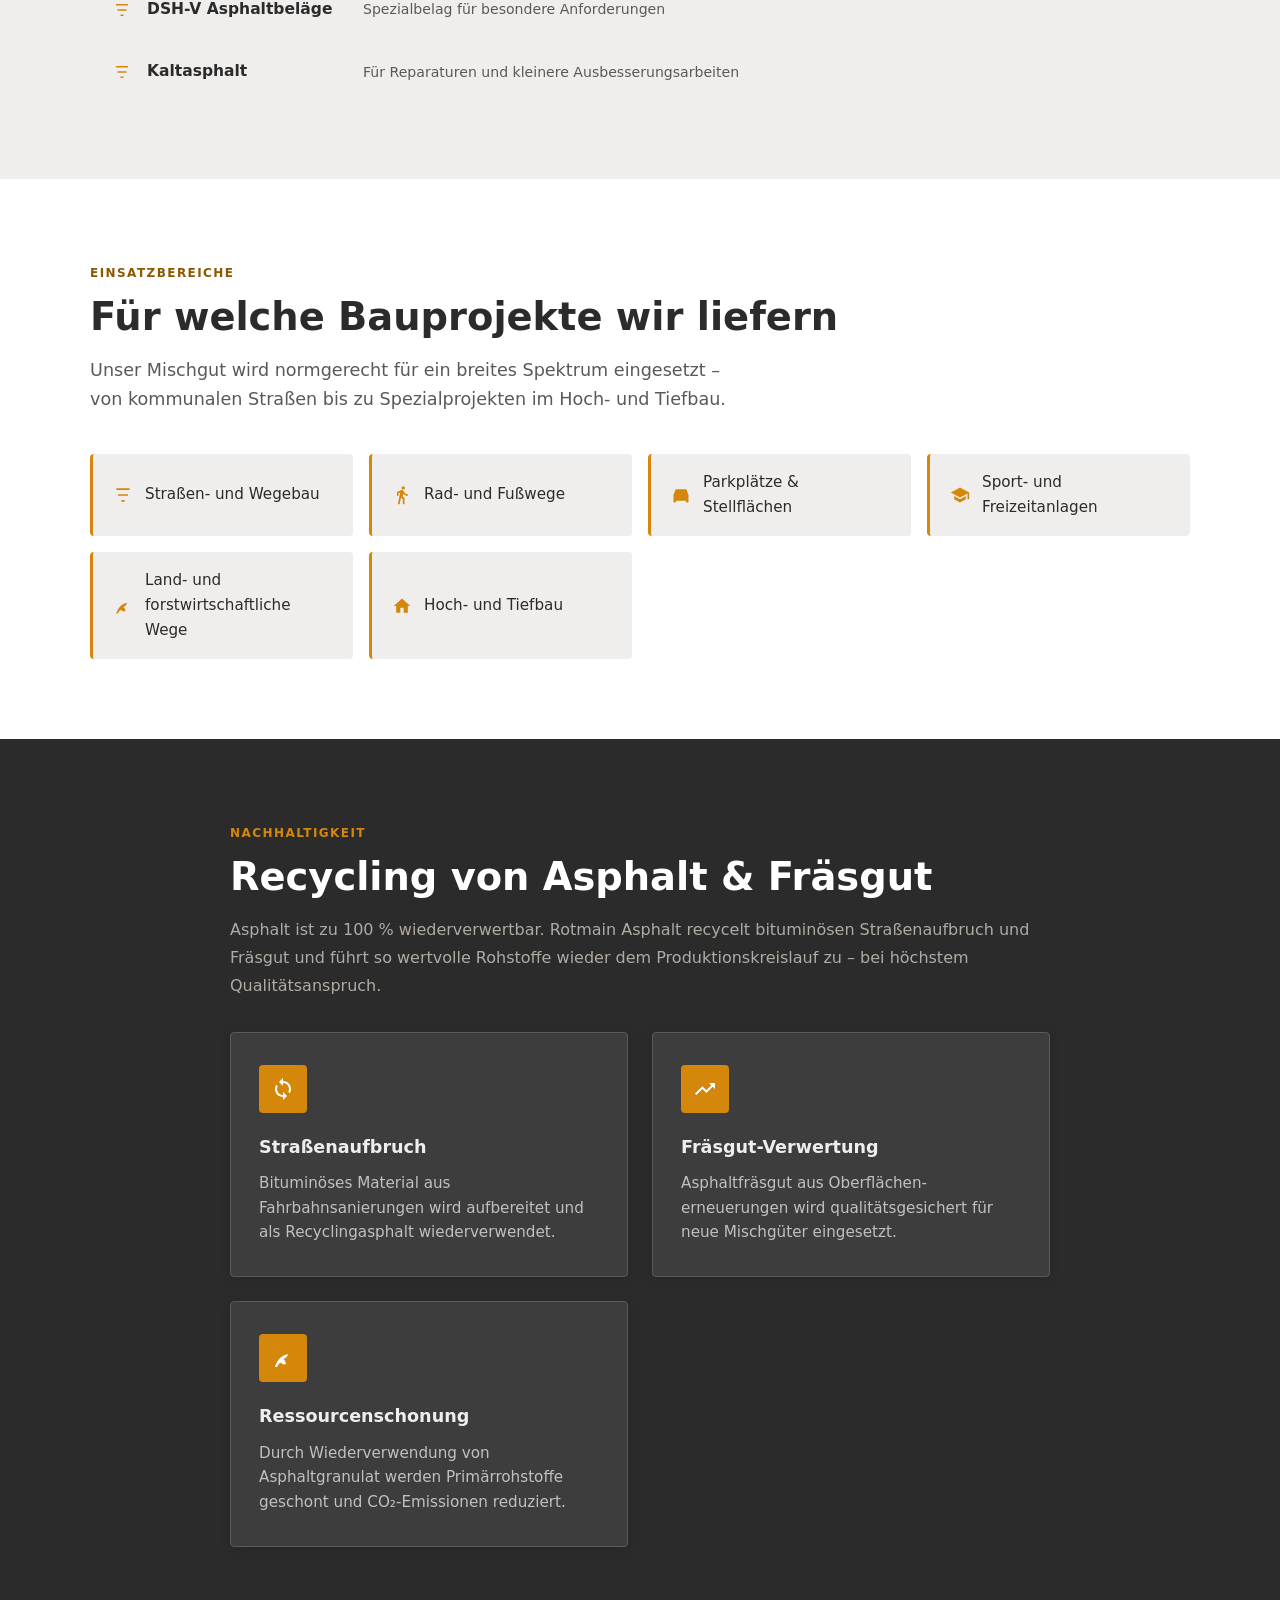
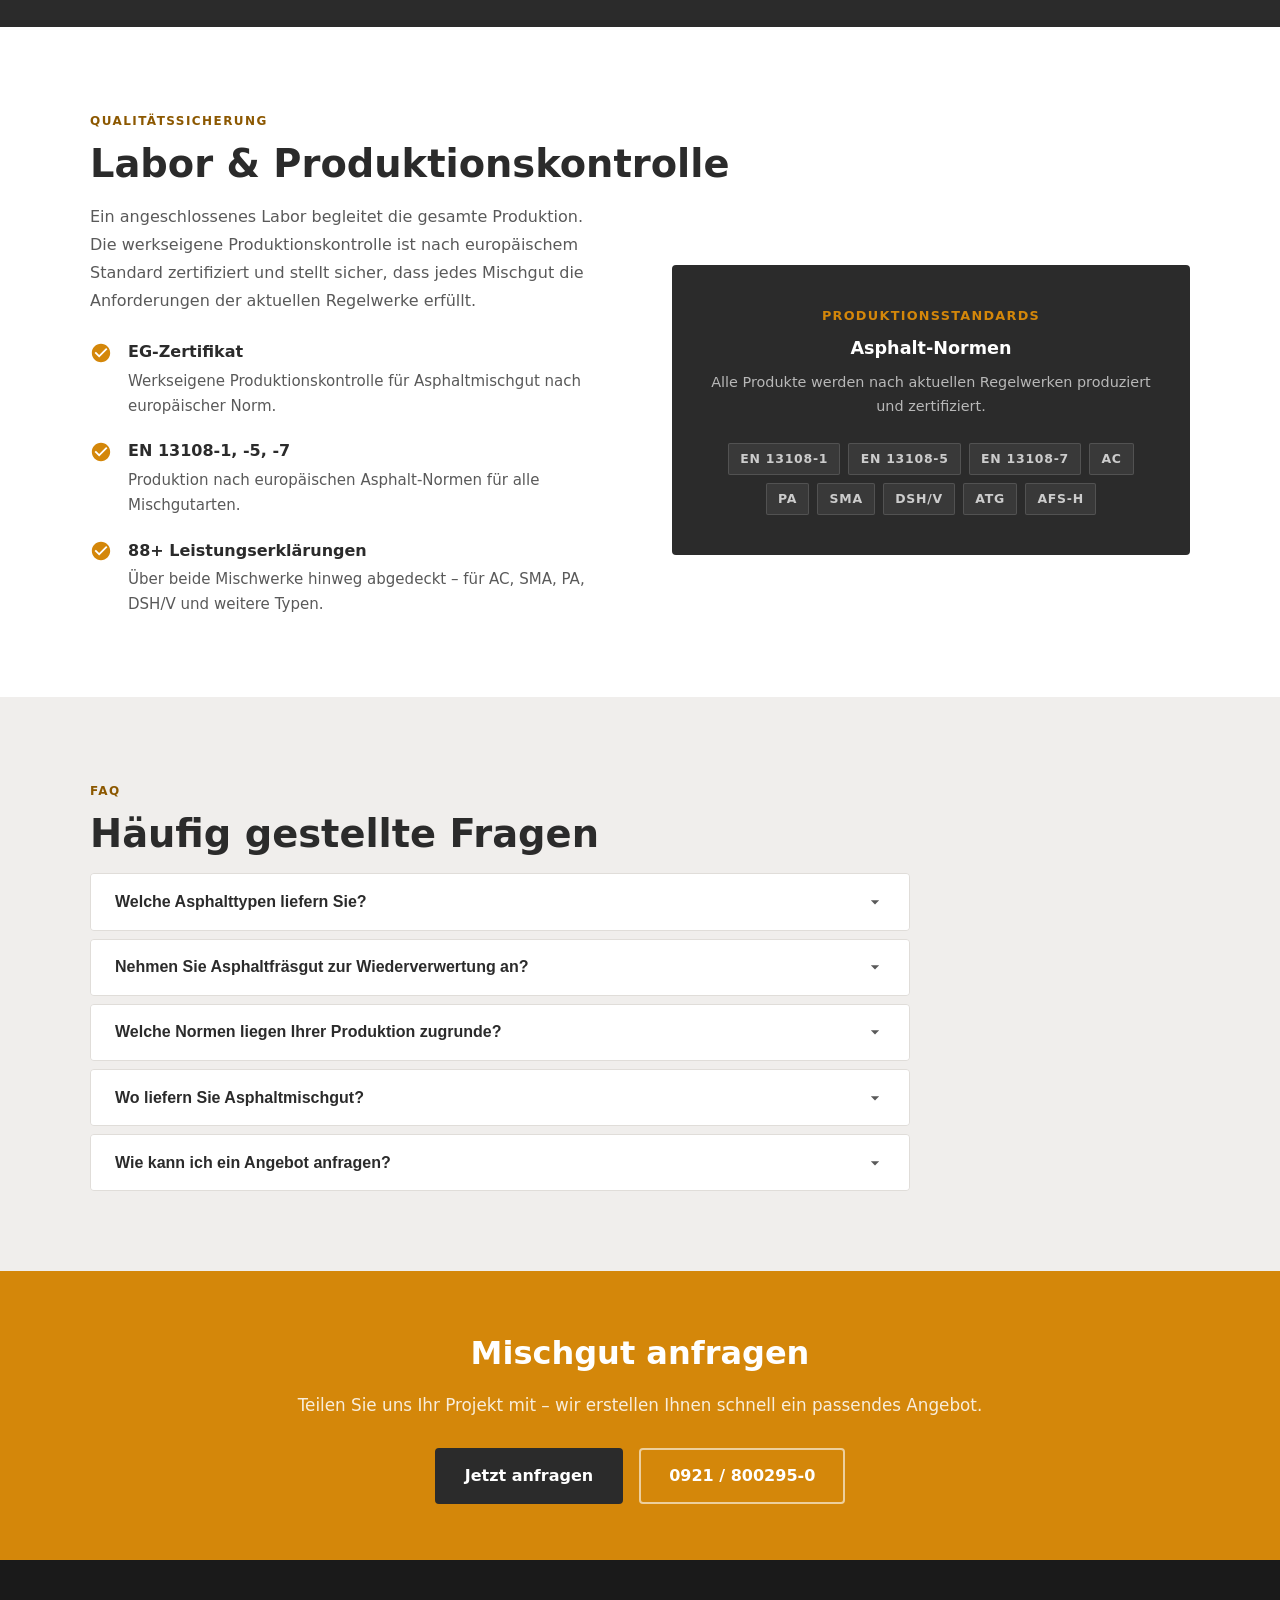
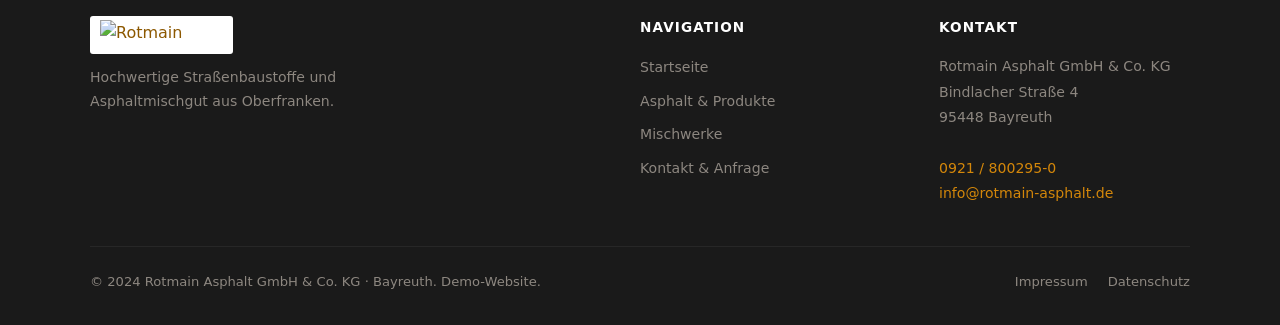
==== commit 9863f11f: "Use Rotmain assets and fix contrast/accessibility ASSETS - Logo: replaced all 10 SVG placeholders (h" ====
--- a/asphalt.html
+++ b/asphalt.html
@@ -36,13 +36,11 @@
   <header class="site-header" role="banner">
     <div class="header-inner">
       <a href="index.html" class="logo" aria-label="Rotmain Asphalt – Startseite">
-        <div class="logo-mark">
-          <svg viewBox="0 0 24 24" xmlns="http://www.w3.org/2000/svg" aria-hidden="true"><path d="M12 2L2 7l10 5 10-5-10-5zM2 17l10 5 10-5M2 12l10 5 10-5"/></svg>
-        </div>
-        <div class="logo-text">
-          <strong>Rotmain Asphalt</strong>
-          <span>GmbH &amp; Co. KG · Bayreuth</span>
-        </div>
+        <img src="https://rotmain-asphalt.de/img/Logo.png"
+             alt="Rotmain Asphalt GmbH &amp; Co. KG"
+             class="logo-img"
+             width="180" height="44"
+             loading="eager">
       </a>
       <button class="nav-toggle" aria-label="Navigation öffnen" aria-expanded="false" aria-controls="main-nav">
         <span></span><span></span><span></span>
@@ -377,10 +375,11 @@
       <div class="footer-grid">
         <div class="footer-brand">
           <a href="index.html" class="logo" aria-label="Rotmain Asphalt – Startseite">
-            <div class="logo-mark">
-              <svg viewBox="0 0 24 24" width="20" height="20" fill="#fff" aria-hidden="true"><path d="M12 2L2 7l10 5 10-5-10-5zM2 17l10 5 10-5M2 12l10 5 10-5"/></svg>
-            </div>
-            <div class="logo-text"><strong>Rotmain Asphalt</strong><span>GmbH &amp; Co. KG</span></div>
+            <img src="https://rotmain-asphalt.de/img/Logo.png"
+                 alt="Rotmain Asphalt GmbH &amp; Co. KG"
+                 class="logo-img"
+                 width="180" height="44"
+                 loading="lazy">
           </a>
           <p>Hochwertige Straßenbaustoffe und Asphaltmischgut aus Oberfranken.</p>
         </div>
--- a/styles.css
+++ b/styles.css
@@ -7,17 +7,28 @@
 *, *::before, *::after { box-sizing: border-box; margin: 0; padding: 0; }
 
 :root {
+  /* Core palette */
   --clr-black:   #1a1a1a;
   --clr-dark:    #2b2b2b;
   --clr-mid:     #3d3d3d;
   --clr-steel:   #5a5a5a;
   --clr-mist:    #f0eeec;
   --clr-white:   #ffffff;
-  --clr-accent:  #d4870a;
-  --clr-accent2: #b87209;
+  /* Amber accent: use --clr-accent on dark surfaces, --clr-accent-text on light surfaces */
+  --clr-accent:       #d4870a;  /* bright amber – buttons, icons, dark-bg highlights */
+  --clr-accent2:      #b87209;  /* hover state for buttons */
+  --clr-accent-text:  #8c5800;  /* darker amber for text/links on light bg – 5.4:1 on white */
   --clr-border:  #e0ddd9;
   --clr-text:    #2b2b2b;
-  --clr-subtle:  #666;
+  --clr-subtle:  #595959; /* raised from #666 to ensure ≥4.5:1 on white */
+  /* Semantic aliases (WCAG-safe) */
+  --bg:      var(--clr-white);
+  --surface: var(--clr-mist);
+  --text:    var(--clr-text);
+  --muted:   var(--clr-subtle);
+  --primary: var(--clr-accent);
+  --accent:  var(--clr-accent-text);
+  --border:  var(--clr-border);
   --font-main: system-ui, -apple-system, 'Segoe UI', Roboto, sans-serif;
   --radius: 4px;
   --shadow: 0 2px 12px rgba(0,0,0,.10);
@@ -30,14 +41,15 @@
 
 body {
   font-family: var(--font-main);
-  color: var(--clr-text);
-  background: var(--clr-white);
+  color: var(--text);
+  background: var(--bg);
   line-height: 1.65;
   padding-top: var(--header-h);
 }
 
 img { max-width: 100%; display: block; }
-a { color: var(--clr-accent); text-decoration: none; }
+/* Links: darker amber gives 5.4:1 on white, 4.7:1 on mist (#f0eeec) */
+a { color: var(--clr-accent-text); text-decoration: none; }
 a:hover { text-decoration: underline; }
 
 /* Skip link */
@@ -58,8 +70,18 @@
 .section-label {
   display: inline-block;
   font-size: .75rem; font-weight: 700; letter-spacing: .12em;
-  text-transform: uppercase; color: var(--clr-accent);
+  text-transform: uppercase;
+  /* Default: dark amber for light backgrounds (5.4:1 on white, 4.7:1 on mist) */
+  color: var(--clr-accent-text);
   margin-bottom: .6rem;
+}
+/* On dark/coloured backgrounds, restore bright amber (4.6:1 on #2b2b2b) */
+.section--dark .section-label,
+.section--black .section-label,
+.page-hero .section-label,
+.cta-strip .section-label,
+.hero .section-label {
+  color: var(--clr-accent);
 }
 .section-title {
   font-size: clamp(1.6rem, 3vw, 2.4rem);
@@ -91,6 +113,21 @@
 .logo {
   display: flex; align-items: center; gap: .75rem; text-decoration: none;
 }
+/* Real logo image: white pill so logo reads on the dark header */
+.logo-img {
+  display: block;
+  height: 44px;
+  width: auto;
+  background: #fff;
+  padding: 4px 10px;
+  border-radius: 3px;
+  object-fit: contain;
+}
+/* Footer variant: slightly smaller */
+.site-footer .logo-img {
+  height: 38px;
+}
+/* Fallback wordmark (shown only if img fails to load) */
 .logo-mark {
   width: 42px; height: 42px; background: var(--clr-accent);
   display: flex; align-items: center; justify-content: center;
@@ -229,7 +266,7 @@
 .card p { font-size: .95rem; color: var(--clr-subtle); line-height: 1.6; }
 .card-link { margin-top: 1.25rem; }
 .card-link a {
-  font-size: .9rem; font-weight: 600; color: var(--clr-accent);
+  font-size: .9rem; font-weight: 600; color: var(--clr-accent-text);
   display: inline-flex; align-items: center; gap: .3rem;
 }
 .card-link a:hover { text-decoration: underline; }
@@ -238,7 +275,8 @@
 .card--dark {
   background: var(--clr-mid); border-color: var(--clr-steel); color: var(--clr-mist);
 }
-.card--dark p { color: #a0a0a0; }
+/* #c0c0c0 on #3d3d3d = 5.1:1 ✓ */
+.card--dark p { color: #c0c0c0; }
 
 /* --- Applications list --- */
 .app-grid {
@@ -259,18 +297,24 @@
   border: 1px solid var(--clr-border); border-radius: var(--radius);
   overflow: hidden; box-shadow: var(--shadow);
 }
+/* Real plant photo */
+.plant-card-photo {
+  width: 100%; height: 200px; object-fit: cover; display: block;
+}
 .plant-card-header {
-  background: var(--clr-dark); padding: 1.5rem 2rem;
+  background: var(--clr-dark); padding: 1.25rem 2rem;
   display: flex; align-items: center; gap: 1rem;
 }
 .plant-card-header svg { width: 28px; height: 28px; fill: var(--clr-accent); flex-shrink: 0; }
 .plant-card-header h3 { color: #fff; font-size: 1.2rem; font-weight: 700; }
-.plant-card-header p { color: #999; font-size: .82rem; }
+/* #b0b0b0 on #2b2b2b = 5.5:1 ✓ (was #999 = 4.3:1, borderline) */
+.plant-card-header p { color: #b0b0b0; font-size: .82rem; }
 .plant-card-body { padding: 1.75rem 2rem; }
 .plant-card-body dl { display: grid; gap: .7rem; }
 .plant-card-body dt { font-size: .75rem; font-weight: 700; text-transform: uppercase; letter-spacing: .08em; color: var(--clr-subtle); }
 .plant-card-body dd { font-size: .98rem; font-weight: 500; color: var(--clr-text); }
-.plant-card-body dd a { color: var(--clr-accent); font-weight: 600; }
+/* darker amber on white: 5.4:1 ✓ */
+.plant-card-body dd a { color: var(--clr-accent-text); font-weight: 600; }
 .plant-card-body dd a:hover { text-decoration: underline; }
 .plant-card-footer { padding: 0 2rem 1.75rem; display: flex; gap: .75rem; flex-wrap: wrap; }
 
@@ -294,7 +338,8 @@
   color: var(--clr-accent); margin-bottom: .5rem;
 }
 .quality-badge h3 { font-size: 1.1rem; margin-bottom: .5rem; color: #fff; }
-.quality-badge p { font-size: .9rem; color: #999; }
+/* #b8b8b8 on #2b2b2b = 6.3:1 ✓ (was #999 = 4.3:1) */
+.quality-badge p { font-size: .9rem; color: #b8b8b8; }
 .standards-list { display: flex; gap: .5rem; flex-wrap: wrap; margin-top: 1.5rem; justify-content: center; }
 .std-tag {
   background: rgba(255,255,255,.07); border: 1px solid rgba(255,255,255,.12);
@@ -331,16 +376,18 @@
   transition: background .2s;
 }
 .faq-question:hover { background: var(--clr-mist); }
-.faq-question[aria-expanded="true"] { background: var(--clr-mist); color: var(--clr-accent); }
+/* darker amber on mist bg: 4.7:1 ✓ (bright amber was 2.4:1) */
+.faq-question[aria-expanded="true"] { background: var(--clr-mist); color: var(--clr-accent-text); }
 .faq-icon {
   width: 20px; height: 20px; flex-shrink: 0; transition: transform .3s;
   fill: var(--clr-subtle);
 }
-.faq-question[aria-expanded="true"] .faq-icon { transform: rotate(180deg); fill: var(--clr-accent); }
+.faq-question[aria-expanded="true"] .faq-icon { transform: rotate(180deg); fill: var(--clr-accent-text); }
 .faq-answer {
   max-height: 0; overflow: hidden; transition: max-height .35s ease;
   background: #faf9f7;
 }
+/* #595959 on white = 7.0:1 ✓ */
 .faq-answer p { padding: 1.1rem 1.5rem; font-size: .95rem; color: var(--clr-subtle); line-height: 1.7; }
 
 /* --- Contact form --- */
@@ -384,7 +431,8 @@
 .contact-box dl { display: grid; gap: .55rem; }
 .contact-box dt { font-size: .73rem; font-weight: 700; text-transform: uppercase; letter-spacing: .08em; color: var(--clr-subtle); }
 .contact-box dd { font-size: .97rem; color: var(--clr-text); }
-.contact-box dd a { color: var(--clr-accent); font-weight: 600; }
+/* darker amber on white: 5.4:1 ✓ */
+.contact-box dd a { color: var(--clr-accent-text); font-weight: 600; }
 
 /* --- CTA Strip --- */
 .cta-strip { background: var(--clr-accent); padding: 3.5rem 0; text-align: center; }
@@ -440,7 +488,8 @@
 .breadcrumb ol { display: flex; gap: .5rem; list-style: none; font-size: .85rem; }
 .breadcrumb li { display: flex; align-items: center; gap: .5rem; color: var(--clr-subtle); }
 .breadcrumb li:not(:last-child)::after { content: '/'; color: #bbb; }
-.breadcrumb a { color: var(--clr-accent); }
+/* darker amber on mist (#f0eeec): 4.7:1 ✓ */
+.breadcrumb a { color: var(--clr-accent-text); }
 
 /* --- Page hero (inner pages) --- */
 .page-hero {
@@ -457,7 +506,7 @@
 .legal-content p { margin-bottom: 1rem; font-size: .97rem; color: var(--clr-subtle); line-height: 1.75; }
 .legal-content ul { margin: .5rem 0 1rem 1.5rem; }
 .legal-content ul li { font-size: .97rem; color: var(--clr-subtle); margin-bottom: .4rem; }
-.legal-content a { color: var(--clr-accent); }
+.legal-content a { color: var(--clr-accent-text); }
 .legal-content .dl-pair { display: grid; grid-template-columns: 180px 1fr; gap: .4rem .75rem; margin-bottom: 1rem; }
 .legal-content .dl-pair dt { font-weight: 600; font-size: .95rem; color: var(--clr-text); }
 .legal-content .dl-pair dd { font-size: .95rem; color: var(--clr-subtle); }
@@ -466,20 +515,25 @@
 .site-footer { background: var(--clr-black); color: #a09890; padding: 3.5rem 0 2rem; }
 .footer-grid { display: grid; grid-template-columns: 2fr 1fr 1fr; gap: 3rem; margin-bottom: 2.5rem; }
 .footer-brand .logo-text strong { font-size: 1rem; }
-.footer-brand p { font-size: .88rem; color: #706a64; margin-top: .75rem; line-height: 1.7; max-width: 280px; }
+/* #8d8780 on #1a1a1a = 5.2:1 ✓ (was #706a64 = 3.4:1) */
+.footer-brand p { font-size: .88rem; color: #8d8780; margin-top: .75rem; line-height: 1.7; max-width: 280px; }
 .footer-col h4 { color: #fff; font-size: .85rem; font-weight: 700; letter-spacing: .08em; text-transform: uppercase; margin-bottom: 1rem; }
 .footer-col ul { list-style: none; display: grid; gap: .45rem; }
-.footer-col ul a { color: #706a64; font-size: .88rem; transition: color .2s; }
+/* #8d8780 on #1a1a1a = 5.2:1 ✓ (was #706a64 = 3.4:1) */
+.footer-col ul a { color: #8d8780; font-size: .88rem; transition: color .2s; }
 .footer-col ul a:hover { color: var(--clr-accent); text-decoration: none; }
-.footer-col address { font-style: normal; font-size: .88rem; line-height: 1.8; color: #706a64; }
+/* #8d8780 on #1a1a1a = 5.2:1 ✓ */
+.footer-col address { font-style: normal; font-size: .88rem; line-height: 1.8; color: #8d8780; }
 .footer-col address a { color: var(--clr-accent); }
 .footer-bottom {
   border-top: 1px solid rgba(255,255,255,.06); padding-top: 1.5rem;
   display: flex; justify-content: space-between; align-items: center; flex-wrap: wrap; gap: 1rem;
 }
-.footer-bottom p { font-size: .82rem; color: #504a44; }
+/* #8d8780 on #1a1a1a = 5.2:1 ✓ (was #504a44 = 2.1:1 – critical failure) */
+.footer-bottom p { font-size: .82rem; color: #8d8780; }
 .footer-legal { display: flex; gap: 1.25rem; flex-wrap: wrap; }
-.footer-legal a { font-size: .82rem; color: #504a44; transition: color .2s; }
+/* #8d8780 on #1a1a1a = 5.2:1 ✓ (was #504a44 = 2.1:1 – critical failure) */
+.footer-legal a { font-size: .82rem; color: #8d8780; transition: color .2s; }
 .footer-legal a:hover { color: var(--clr-accent); }
 
 @media (max-width: 760px) {
